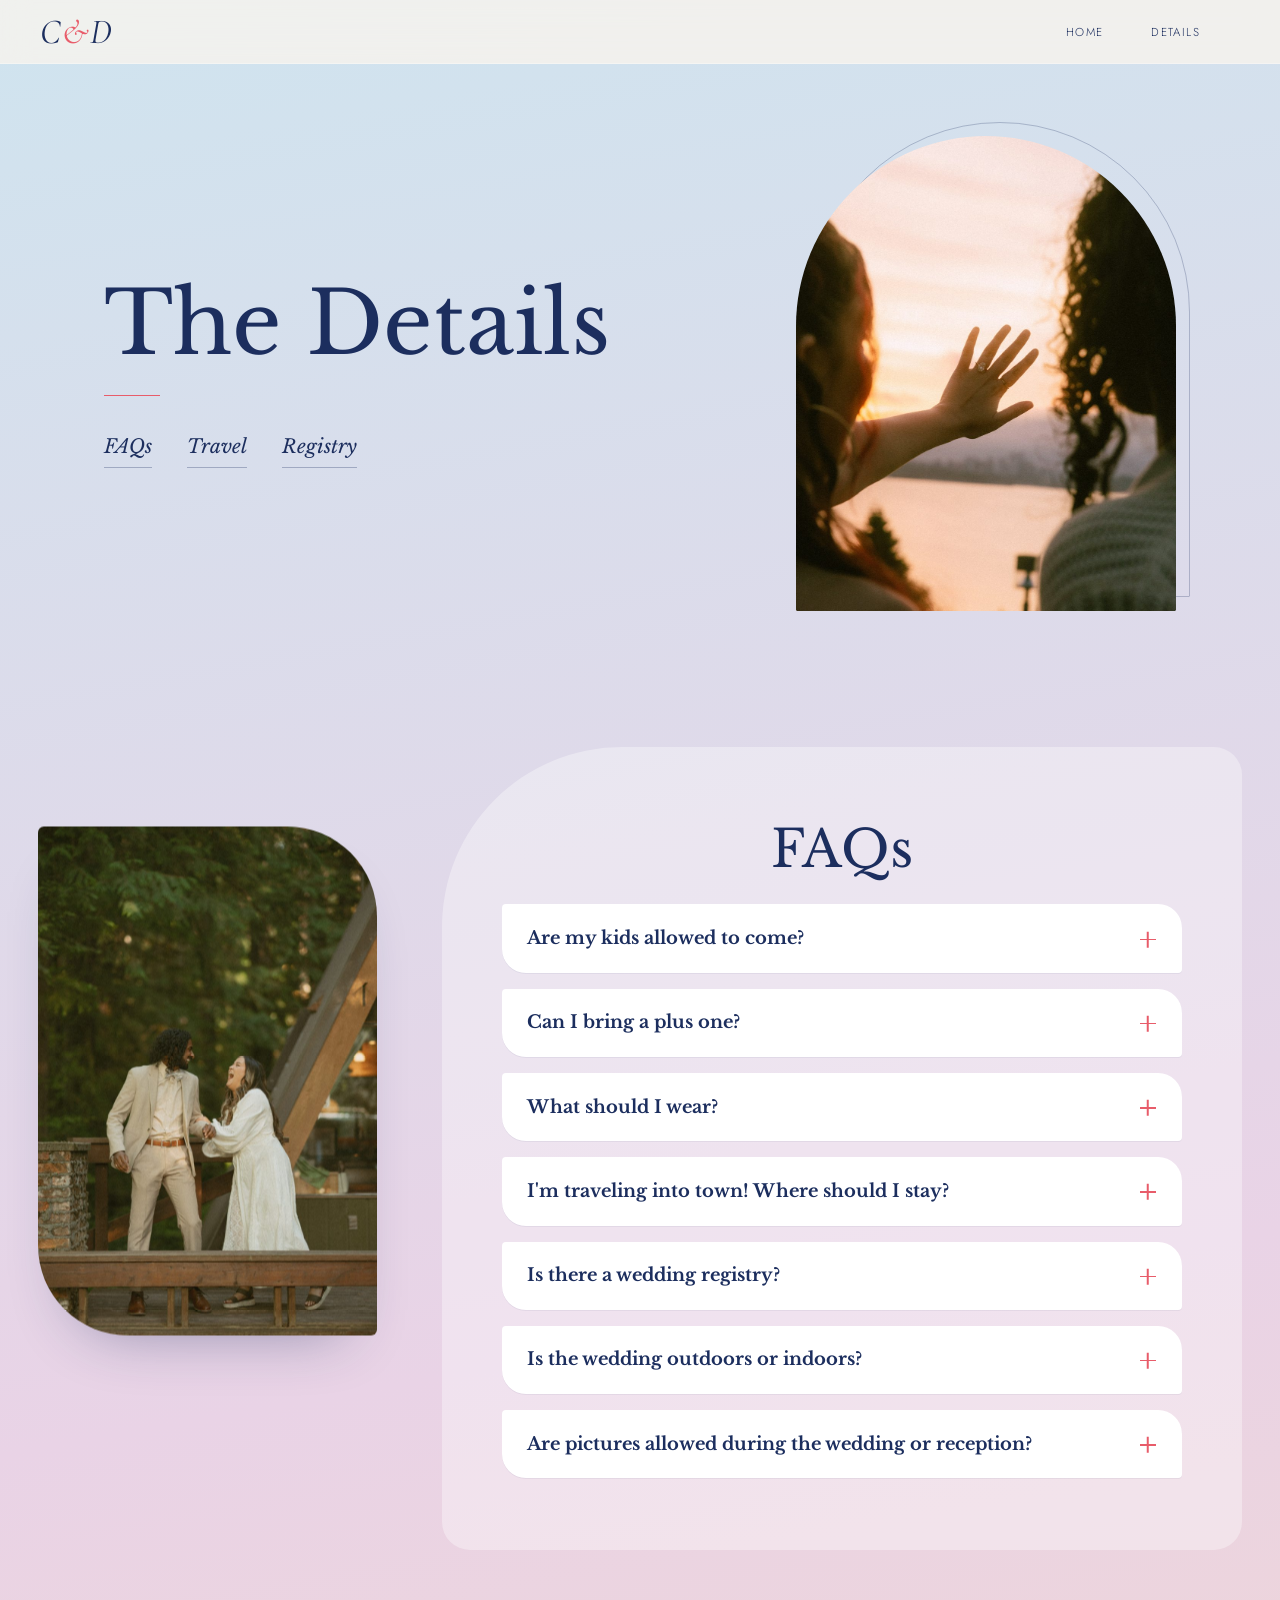
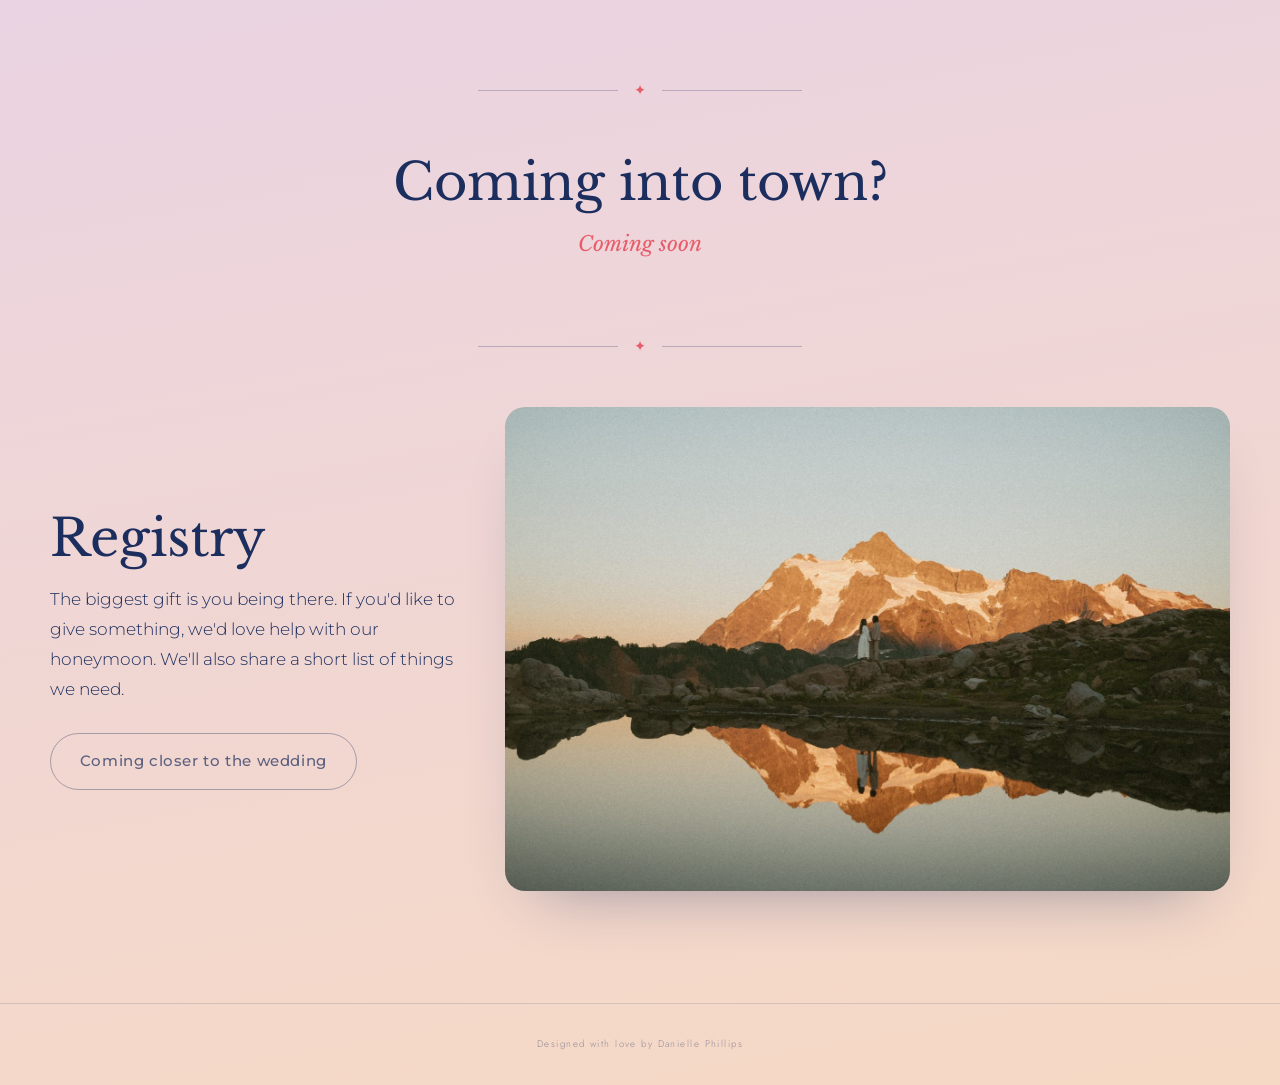
==== details.html @ f92b100a "Details page: continuous flower rain, steady on scroll and resize; FAQ photo ignores opening answers" ====
<!DOCTYPE html>
<html lang="en">
<head>
  <meta charset="UTF-8" />
  <meta name="viewport" content="width=device-width, initial-scale=1.0" />
  <meta name="theme-color" content="#f5ede3">
  <title>The Details · Chelsea & Derek</title>
  <link rel="preconnect" href="https://fonts.googleapis.com">
  <link rel="preconnect" href="https://fonts.gstatic.com" crossorigin>
  <link href="https://fonts.googleapis.com/css2?family=Cormorant+Garamond:ital,wght@0,300;0,400;0,500;1,300;1,400;1,500&family=Cormorant+Infant:ital,wght@0,300;1,300;1,400&family=Jost:wght@200;300;400&display=swap" rel="stylesheet">
  <link href="https://fonts.googleapis.com/css2?family=Libre+Baskerville:ital,wght@0,400;0,700;1,400&family=Montserrat:wght@300;400;500&display=swap" rel="stylesheet">
  <link rel="stylesheet" href="style.css" />
</head>
<body>

  <!-- NAV -->
  <nav class="navbar" id="navbar">
    <a href="index.html" class="nav-logo">C<span class="amp">&</span>D</a>
    <ul class="nav-links">
      <li class="nav-item has-dropdown">
        <a href="index.html" class="nav-link">Home</a>
        <ul class="dropdown">
          <li><a href="index.html#our-story">Our Story <span class="nav-soon">(Coming Soon)</span></a></li>
          <li><a href="index.html#wedding-party">Wedding Party <span class="nav-soon">(Coming Soon)</span></a></li>
        </ul>
      </li>
      <li class="nav-item has-dropdown">
        <a href="#" class="nav-link">Details</a>
        <ul class="dropdown">
          <li><a href="details.html#faqs">FAQs</a></li>
          <li><a href="details.html#travel">Travel <span class="nav-soon">(Coming Soon)</span></a></li>
          <li><a href="details.html#registry">Registry <span class="nav-soon">(Coming Soon)</span></a></li>
        </ul>
      </li>
    </ul>
    <button class="nav-hamburger" id="hamburger" aria-label="Toggle menu">
      <span></span><span></span><span></span>
    </button>
  </nav>

  <!-- MOBILE MENU -->
  <div class="mobile-menu" id="mobileMenu">
    <a href="index.html">Home</a>
    <a href="#our-story" class="mobile-sub">Our Story <span class="nav-soon">(Coming Soon)</span></a>
    <a href="#wedding-party" class="mobile-sub">Wedding Party <span class="nav-soon">(Coming Soon)</span></a>
    <a href="details.html" class="mobile-section-label">Details</a>
    <a href="details.html#faqs" class="mobile-sub">FAQs</a>
    <a href="details.html#travel" class="mobile-sub">Travel <span class="nav-soon">(Coming Soon)</span></a>
    <a href="details.html#registry" class="mobile-sub">Registry <span class="nav-soon">(Coming Soon)</span></a>
  </div>

  <!-- GRADIENT RIVER — full page below the nav -->
  <div class="gradient-river dp" id="top">

    <!-- FLOWER RAIN (decorative, drawn by details.js) -->
    <canvas class="dp-rain" aria-hidden="true"></canvas>

    <!-- PAGE TOP -->
    <header class="dp-hero">
      <div class="dp-hero-wrap">
        <div class="dp-hero-text">
          <h1>The Details</h1>
          <div class="dp-rule"></div>
          <nav class="dp-jump" aria-label="Jump to a section">
            <a href="#faqs">FAQs</a>
            <a href="#travel">Travel</a>
            <a href="#registry">Registry</a>
          </nav>
        </div>
        <div class="dp-hero-photo">
          <img src="CD2.JPG" alt="Chelsea showing her engagement ring at sunset" width="1000" height="1500">
        </div>
      </div>
    </header>

    <!-- FAQs -->
    <section class="dp-faq" id="faqs">
      <div class="dp-faq-grid">
        <figure class="dp-faq-photo">
          <img src="CD3.jpg" alt="Chelsea and Derek laughing together on a wooden deck" width="900" height="1350" loading="lazy">
        </figure>
        <div>
          <h2>FAQs</h2>
          <div class="dp-faq-list">
            <details class="dp-faq-item"><summary>Are my kids allowed to come?<span class="dp-icon"></span></summary><p class="dp-ans">If they're over 16, yes! If not, please reach out to us, and we'll figure out some other options.</p></details>
            <details class="dp-faq-item"><summary>Can I bring a plus one?<span class="dp-icon"></span></summary><p class="dp-ans">No. Seating is limited, so we're being super intentional with everyone who's attending.</p></details>
            <details class="dp-faq-item"><summary>What should I wear?<span class="dp-icon"></span></summary><p class="dp-ans">Picture black tie, high fashion! Elegant, but also colorful. We encourage you to dress up and to also dress in your culture or ethnicity. We'll absolutely love it!</p><p class="dp-ans"><strong>No sneakers, no jeans, no casual wear.</strong> You will not be let in.</p></details>
            <details class="dp-faq-item"><summary>I'm traveling into town! Where should I stay?<span class="dp-icon"></span></summary><p class="dp-ans">We're putting together hotel options and fun things to do before and after the wedding. Check out the <a href="#travel">Travel section</a> for updates!</p></details>
            <details class="dp-faq-item"><summary>Is there a wedding registry?<span class="dp-icon"></span></summary><p class="dp-ans">Yes! We'd really love contributions to our honeymoon, but if you'd rather not, we'll also have a list of things we need. Head to the <a href="#registry">Registry section</a> for details.</p></details>
            <details class="dp-faq-item"><summary>Is the wedding outdoors or indoors?<span class="dp-icon"></span></summary><p class="dp-ans">The ceremony and cocktail hour will be outdoors, and the reception will be indoors!</p></details>
            <details class="dp-faq-item"><summary>Are pictures allowed during the wedding or reception?<span class="dp-icon"></span></summary><p class="dp-ans"><strong>No phones during the ceremony!</strong> We want everyone to enjoy the moment. During the reception and everything else, go crazy!</p></details>
          </div>
        </div>
      </div>
    </section>

    <div class="dp-divider" aria-hidden="true"><span>✦</span></div>

    <!-- TRAVEL -->
    <section class="dp-travel" id="travel">
      <h2>Coming into town?</h2>
      <p class="dp-soon">Coming soon</p>
    </section>

    <div class="dp-divider" aria-hidden="true"><span>✦</span></div>

    <!-- REGISTRY -->
    <section class="dp-registry" id="registry">
      <div class="dp-registry-grid">
        <div class="dp-registry-text">
          <h2>Registry</h2>
          <p>The biggest gift is you being there. If you'd like to give something, we'd love help with our honeymoon. We'll also share a short list of things we need.</p>
          <span class="dp-btn" aria-disabled="true">Coming closer to the wedding</span>
        </div>
        <img class="dp-registry-photo" src="CD-registry.jpg" alt="Chelsea and Derek at sunset in front of a mountain reflected in an alpine lake" width="1600" height="1067" loading="lazy">
      </div>
    </section>

    <footer class="site-footer">
      <span>Designed with love by Danielle Phillips</span>
    </footer>

  </div><!-- end .gradient-river -->

  <script src="script.js"></script>
  <script src="details.js"></script>
</body>
</html>
---- style.css ----
/* ============================================================
   CHELSEA & DEREK — WEDDING SITE
   style.css
   ============================================================ */

/* ---------- CSS VARIABLES ---------- */
:root {
  --sage:     #b8d4a8;
  --sky:      #a8d4e8;
  --yellow:   #ffd84a;
  --peach:    #f4a54a;
  --coral:    #e85c6a;
  --lilac:    #d4a8d4;
  --navy:     #1c2e5e;
  --cream:    #fdf6ee;

  /* gradient stops that match the sunset palette */
  --g-top:    #a8d4e8;   /* sky blue */
  --g-mid1:   #ffd84a;   /* yellow */
  --g-mid2:   #f4a54a;   /* peach/orange */
  --g-mid3:   #e85c6a;   /* coral */
  --g-bot:    #d4a8d4;   /* lilac */

  --font-display: 'Cormorant Garamond', serif;
  --font-italic:  'Cormorant Infant', serif;
  --font-sans:    'Jost', sans-serif;
}

/* ---------- RESET ---------- */
*, *::before, *::after { box-sizing: border-box; margin: 0; padding: 0; }
html { scroll-behavior: smooth; overflow-x: hidden; background-color: #fdf6ee; }
body {
  font-family: var(--font-sans);
  background-color: #fdf6ee;
  color: var(--navy);
  overflow-x: hidden;
  animation: pageFadeIn 0.45s ease both;
}
body.rsvp-body {
  overflow: hidden;
  height: 100vh;
}
::-webkit-scrollbar { display: none; }
a { text-decoration: none; color: inherit; }
ul { list-style: none; }

/* ============================================================
   NAV
   ============================================================ */
.navbar {
  position: fixed;
  top: 0; left: 0; right: 0;
  z-index: 1000;
  display: flex;
  align-items: center;
  justify-content: space-between;
  padding: 0 2.5rem;
  height: 64px;
  background: rgba(253, 246, 238, 0.72);
  backdrop-filter: blur(14px);
  -webkit-backdrop-filter: blur(14px);
  border-bottom: 1px solid rgba(255,255,255,0.3);
  transition: background 0.3s;
}
.navbar.scrolled {
  background: rgba(253, 246, 238, 0.95);
  box-shadow: 0 2px 20px rgba(28,46,94,0.08);
}

.nav-logo {
  font-family: var(--font-display);
  font-style: italic;
  font-size: 2.2rem;
  letter-spacing: 0.04em;
  color: var(--navy);
}
.nav-logo .amp { color: var(--coral); }

.nav-links {
  display: flex;
  align-items: center;
  gap: 1rem;
  margin-left: auto;
  margin-right: 1.5rem;
}

.nav-item { position: relative; }

/* Invisible bridge so the mouse doesn't leave .has-dropdown when traveling to the dropdown */
.has-dropdown::after {
  content: '';
  position: absolute;
  bottom: -10px;
  left: 0;
  right: 0;
  height: 10px;
}

.nav-link {
  font-family: var(--font-sans);
  font-weight: 300;
  font-size: 0.72rem;
  letter-spacing: 0.12em;
  text-transform: uppercase;
  color: var(--navy);
  padding: 0.5rem 1rem;
  display: block;
  transition: color 0.2s;
}
.nav-link:hover { color: var(--coral); }

/* RSVP pill in nav */
.nav-rsvp {
  background: var(--yellow);
  border-radius: 999px;
  padding: 0.6rem 1.75rem;
  font-size: 0.78rem;
  font-weight: 500;
  letter-spacing: 0.14em;
  color: var(--navy) !important;
  box-shadow: 0 2px 12px rgba(255, 216, 74, 0.5);
  transition: background 0.2s, transform 0.2s, box-shadow 0.2s;
  margin-left: 0;
}
.nav-rsvp:hover {
  background: var(--peach);
}

/* DROPDOWN */
.dropdown {
  position: absolute;
  top: calc(100% + 6px);
  left: 50%;
  transform: translateX(-50%) translateY(6px);
  background: rgba(253,246,238,0.97);
  border: 1px solid rgba(28,46,94,0.1);
  border-radius: 12px;
  min-width: 210px;
  padding: 0.5rem 0;
  opacity: 0;
  pointer-events: none;
  transition: opacity 0.2s, transform 0.2s;
  box-shadow: 0 8px 32px rgba(28,46,94,0.12);
}
.has-dropdown:hover .dropdown,
.has-dropdown:focus-within .dropdown {
  opacity: 1;
  pointer-events: all;
  transform: translateX(-50%) translateY(0);
}

.has-dropdown:last-child .dropdown {
  left: auto;
  right: 0;
  transform: translateY(6px);
}
.has-dropdown:last-child:hover .dropdown,
.has-dropdown:last-child:focus-within .dropdown {
  transform: translateY(0);
}

.dropdown li a {
  display: block;
  padding: 0.7rem 1.4rem;
  font-family: var(--font-sans);
  font-size: 0.85rem;
  font-weight: 300;
  letter-spacing: 0.08em;
  text-transform: uppercase;
  color: var(--navy);
  white-space: nowrap;
  transition: color 0.15s, background 0.15s;
}
.dropdown li a:hover {
  color: var(--coral);
  background: rgba(232,92,106,0.06);
}

.nav-soon {
  font-size: 0.75rem;
  font-style: normal;
  margin-left: 0.3rem;
  text-transform: none;
  letter-spacing: 0;
}

/* HAMBURGER */
.nav-hamburger {
  display: none;
  flex-direction: column;
  gap: 5px;
  background: none;
  border: none;
  cursor: pointer;
  padding: 4px;
}
.nav-hamburger span {
  display: block;
  width: 24px;
  height: 1.5px;
  background: var(--navy);
  transition: all 0.3s;
}

/* MOBILE MENU */
.mobile-menu {
  display: none;
  position: fixed;
  top: 64px; left: 0; right: 0;
  background: rgba(253,246,238,0.98);
  backdrop-filter: blur(16px);
  z-index: 999;
  flex-direction: column;
  padding: 1.5rem 2rem 2rem;
  gap: 0.25rem;
  border-bottom: 1px solid rgba(28,46,94,0.08);
}
.mobile-menu.open { display: flex; }
.mobile-menu a {
  font-family: var(--font-sans);
  font-size: 0.78rem;
  font-weight: 300;
  letter-spacing: 0.12em;
  text-transform: uppercase;
  color: var(--navy);
  padding: 0.7rem 0;
  border-bottom: 1px solid rgba(28,46,94,0.07);
}

.mobile-menu .mobile-sub {
  padding-left: 1.5rem;
  font-size: 0.72rem;
  color: rgba(28,46,94,0.6);
}

.mobile-section-label {
  font-family: var(--font-sans);
  font-size: 0.78rem;
  font-weight: 300;
  letter-spacing: 0.12em;
  text-transform: uppercase;
  color: var(--navy);
  padding: 0.7rem 0;
  border-bottom: 1px solid rgba(28,46,94,0.07);
  display: block;
  font-style: normal;
}

.mobile-menu a:last-child { border-bottom: none; }
.mobile-rsvp {
  margin-top: 0.75rem;
  background: var(--yellow);
  border-radius: 999px;
  padding: 0.8rem 2rem !important;
  text-align: center;
  font-weight: 400 !important;
}

/* ============================================================
   HERO
   ============================================================ */
.hero {
  position: relative;
  width: 100%;
  height: 100vh;
  min-height: 700px;
  display: flex;
  flex-direction: column;
  align-items: center;
  justify-content: flex-start;
  padding-top: 5rem;
  overflow: hidden;
  background-color: #c8e8f0;
}

.hero-bg {
  position: absolute;
  inset: 0;
  background-image: url('CD1.JPG');
  background-size: cover;
  background-position: center 30%;
  transform: scale(1.04);
  transition: transform 0.1s linear;
}

.hero-overlay {
  position: absolute;
  inset: 0;
  background: linear-gradient(
    to bottom,
    rgba(28,46,94,0.18) 0%,
    rgba(28,46,94,0.08) 40%,
    rgba(28,46,94,0.08) 80%,
    #c8e8f0 100%
  );
}

.hero-content {
  position: relative;
  z-index: 2;
  text-align: center;
  padding: 0 1.5rem;
  margin-top: 1.5rem;
}

.hero-eyebrow {
  font-family: var(--font-sans);
  font-size: 0.68rem;
  font-weight: 300;
  letter-spacing: 0.22em;
  color: rgba(255,255,255,0.88);
  margin-bottom: 1.2rem;
  display: flex;
  align-items: center;
  justify-content: center;
  gap: 0.75rem;
}
.hero-eyebrow::before,
.hero-eyebrow::after {
  content: '';
  display: block;
  width: 40px;
  height: 1px;
  background: rgba(255,255,255,0.5);
}

.hero-names {
  font-family: var(--font-display);
  font-weight: 300;
  font-size: clamp(5rem, 13vw, 11rem);
  line-height: 0.9;
  color: #fff;
  display: flex;
  flex-direction: column;
  align-items: center;
  gap: 0.05em;
  text-shadow: 0 4px 40px rgba(28,46,94,0.25);
  animation: fadeUp 1.2s ease both;
}
.name-chelsea, .name-derek {
  display: block;
}
.hero-amp {
  font-family: var(--font-italic);
  font-style: italic;
  font-size: 0.55em;
  color: var(--yellow);
  line-height: 1;
  animation: fadeUp 1.2s 0.15s ease both;
}

.hero-meta {
  margin-top: 1.8rem;
  display: flex;
  align-items: center;
  justify-content: center;
  gap: 0.4rem;
  flex-wrap: wrap;
  animation: fadeUp 1.2s 0.3s ease both;
}
.hero-date, .hero-location {
  font-family: var(--font-sans);
  font-size: 0.65rem;
  font-weight: 300;
  letter-spacing: 0.18em;
  color: rgba(255,255,255,0.9);
}
.hero-date { text-transform: uppercase; }
.hero-location { text-transform: none; }
.hero-dot { color: #ffd84a; font-size: 1rem; margin: 0 0.4rem; }

/* COUNTDOWN BAR */
.countdown-bar {
  position: absolute;
  bottom: 110px;
  left: 0;
  right: 0;
  z-index: 2;
  display: flex;
  align-items: center;
  justify-content: center;
  animation: fadeUp 1.2s 0.5s ease both;
}
.countdown-inner {
  display: flex;
  align-items: center;
  background: rgba(253,246,238,0.14);
  backdrop-filter: blur(10px);
  border: 1px solid rgba(255,255,255,0.25);
  border-radius: 999px;
  padding: 0.9rem 2.5rem;
}
.countdown-unit {
  display: flex;
  flex-direction: column;
  align-items: center;
  padding: 0 1.4rem;
}
.countdown-num {
  font-family: var(--font-sans);
  font-size: 2rem;
  font-weight: 200;
  color: #fff;
  line-height: 1;
  min-width: 2.5ch;
  text-align: center;
  letter-spacing: 0.04em;
}
.countdown-label {
  font-family: var(--font-sans);
  font-size: 0.52rem;
  font-weight: 300;
  letter-spacing: 0.2em;
  color: rgba(255,255,255,0.65);
  margin-top: 0.35rem;
}
.countdown-divider {
  width: 1px;
  height: 36px;
  background: rgba(255,255,255,0.25);
}

/* SCROLL INDICATOR */
.hero-scroll {
  position: absolute;
  bottom: 18px;
  left: 50%;
  transform: translateX(-50%);
  z-index: 3;
  display: flex;
  flex-direction: column;
  align-items: center;
  gap: 0.5rem;
}
.hero-scroll span {
  font-family: var(--font-sans);
  font-size: 0.55rem;
  letter-spacing: 0.22em;
  color: rgba(28,46,94,0.65);
  text-shadow: 0 0 12px rgba(255,255,255,0.6);
}
.scroll-line {
  width: 1px;
  height: 32px;
  background: linear-gradient(to bottom, rgba(28,46,94,0.5), transparent);
  animation: scrollPulse 2s infinite;
}

/* ============================================================
   GRADIENT SECTIONS — one seamless flow
   ============================================================ */

/* The whole post-hero body flows as one gradient river.
   We use a shared background on a wrapper so there are zero seams. */
.gradient-river {
  background: linear-gradient(180deg,
    #c8e8f0  0%,
    #b8c0e0 25%,
    #d4a8c0 50%,
    #c8a0cc 75%,
    #b898c8 100%
  );
}

.gradient-section {
  position: relative;
  padding: 8rem 2rem;
  text-align: center;
  background: transparent;
}

.section-party {
  background: transparent;
}

.section-inner {
  position: relative;
  z-index: 1;
  max-width: 720px;
  margin: 0 auto;
}

.chapter-label {
  font-family: var(--font-sans);
  font-size: 0.62rem;
  font-weight: 300;
  letter-spacing: 0.22em;
  color: rgba(28,46,94,0.6);
  margin-bottom: 1rem;
}

.section-title {
  font-family: var(--font-display);
  font-style: italic;
  font-weight: 300;
  font-size: clamp(3.5rem, 9vw, 7rem);
  color: var(--navy);
  line-height: 1;
  margin-bottom: 2.5rem;
}

.section-body {
  font-family: var(--font-sans);
  font-weight: 300;
  font-size: 1rem;
  line-height: 1.8;
  color: rgba(28,46,94,0.85);
  max-width: 560px;
  margin: 0 auto 2.5rem;
}

/* pill button — no dot */
.pill-btn {
  display: inline-block;
  font-family: var(--font-sans);
  font-size: 0.65rem;
  font-weight: 300;
  letter-spacing: 0.18em;
  text-transform: uppercase;
  color: var(--navy);
  border: 1.5px solid rgba(28,46,94,0.4);
  border-radius: 999px;
  padding: 0.75rem 2rem;
  transition: border-color 0.2s, background 0.2s;
}
.pill-btn:hover {
  border-color: var(--navy);
  background: rgba(28,46,94,0.06);
}
.coming-soon-btn {
  cursor: default;
}
.coming-soon-btn:hover {
  border-color: rgba(28,46,94,0.4);
  background: transparent;
}

/* wedding party icons */
.party-icons {
  display: flex;
  align-items: flex-end;
  justify-content: center;
  gap: 0.6rem;
  margin: 2rem 0;
}
.party-person {
  width: 48px;
  height: 72px;
  background: rgba(28,46,94,0.18);
  border-radius: 999px 999px 40% 40%;
  position: relative;
}
.party-person::before {
  content: '';
  position: absolute;
  top: -22px;
  left: 50%;
  transform: translateX(-50%);
  width: 26px;
  height: 26px;
  background: rgba(28,46,94,0.18);
  border-radius: 50%;
}
.party-person:nth-child(odd) { height: 64px; }
.party-person:nth-child(3) { height: 80px; }

/* ============================================================
   CLOSING CTA / FOOTER
   ============================================================ */
.closing-cta {
  background: transparent;
  padding: 8rem 2rem 0;
  text-align: center;
}

.closing-inner {
  max-width: 900px;
  margin: 0 auto;
  padding-bottom: 6rem;
}

.closing-ornament {
  font-family: var(--font-display);
  font-size: 1.1rem;
  color: rgba(28,46,94,0.45);
  letter-spacing: 0.3em;
  margin-bottom: 2.5rem;
}

.closing-headline {
  font-family: var(--font-display);
  font-style: italic;
  font-weight: 300;
  font-size: clamp(2.2rem, 5.5vw, 4.2rem);
  line-height: 1.25;
  color: var(--navy);
  margin-bottom: 1.5rem;
}
.closing-amp { color: var(--coral); }

.closing-sub {
  font-family: var(--font-sans);
  font-size: 0.65rem;
  font-weight: 300;
  letter-spacing: 0.22em;
  color: rgba(28,46,94,0.6);
  margin-bottom: 3rem;
}
.closing-dot {
  color: #e85c6a;
  font-size: 1rem;
  margin: 0 0.4rem;
}

/* BIG RSVP BUTTON */
.rsvp-big-btn {
  display: inline-block;
  font-family: var(--font-sans);
  font-size: 0.82rem;
  font-weight: 400;
  letter-spacing: 0.2em;
  text-transform: uppercase;
  color: var(--cream);
  background: var(--navy);
  border-radius: 999px;
  padding: 1.4rem 4.5rem;
  box-shadow: 0 8px 40px rgba(28,46,94,0.25);
  transition: transform 0.25s, box-shadow 0.25s, background 0.25s;
}
.rsvp-big-btn:hover {
  transform: translateY(-3px) scale(1.03);
  box-shadow: 0 16px 50px rgba(28,46,94,0.3);
  background: #0f1e42;
}

/* FOOTER */
.site-footer {
  border-top: 1px solid rgba(28,46,94,0.15);
  padding: 2rem 3rem;
  display: flex;
  justify-content: center;
  align-items: center;
  font-family: var(--font-sans);
  font-size: 0.6rem;
  font-weight: 300;
  letter-spacing: 0.15em;
  color: rgba(28,46,94,0.45);
  gap: 0.5rem;
}

/* ============================================================
   ANIMATIONS
   ============================================================ */
@keyframes pageFadeIn {
  from { opacity: 0; }
  to   { opacity: 1; }
}
@keyframes fadeUp {
  from { opacity: 0; transform: translateY(24px); }
  to   { opacity: 1; transform: translateY(0); }
}
@keyframes scrollPulse {
  0%, 100% { opacity: 0.4; transform: scaleY(1); }
  50%       { opacity: 1;   transform: scaleY(1.15); }
}

/* ============================================================
   RSVP PAGE
   ============================================================ */
.rsvp-page {
  position: relative;
  height: 100vh;
  overflow: hidden;
  background: #e0d8e8;
  display: flex;
  flex-direction: column;
  align-items: center;
  justify-content: center;
  padding: 64px 1.5rem 0;
}

.rsvp-page::before {
  content: '';
  position: absolute;
  inset: -20%;
  background: linear-gradient(160deg,
    #b8ccd8 0%,
    #dfd0a0 30%,
    #d4b898 55%,
    #c8a0a0 75%,
    #c0b0c8 100%
  );
  filter: blur(80px);
  z-index: 0;
}

.rsvp-card {
  background: rgba(253,246,238,0.82);
  backdrop-filter: blur(20px);
  border: 1px solid rgba(255,255,255,0.5);
  border-radius: 20px;
  padding: 1.5rem 3rem;
  max-width: 860px;
  width: 100%;
  box-shadow: 0 24px 80px rgba(28,46,94,0.12);
  animation: fadeUp 1s ease both;
}

.rsvp-card-eyebrow {
  font-family: var(--font-sans);
  font-size: 0.8rem;
  font-weight: 300;
  letter-spacing: 0.22em;
  color: rgba(28,46,94,0.6);
  text-align: center;
  margin-bottom: 0.55rem;
}

.rsvp-card-title {
  font-family: var(--font-display);
  font-style: italic;
  font-weight: 300;
  font-size: clamp(2rem, 4vw, 3.5rem);
  color: var(--navy);
  text-align: center;
  line-height: 1;
  white-space: nowrap;
  margin-bottom: 0.75rem;
}
.rsvp-card-title .rsvp-amp,
.rsvp-success .rsvp-amp { color: var(--coral); }

.rsvp-venue {
  font-family: var(--font-sans);
  font-size: 0.65rem;
  font-weight: 300;
  letter-spacing: 0.15em;
  color: rgba(28,46,94,0.55);
  text-align: center;
  display: block;
  margin-bottom: 0.15rem;
}

.rsvp-date-line {
  font-family: var(--font-sans);
  font-size: 0.65rem;
  font-weight: 300;
  letter-spacing: 0.15em;
  color: rgba(28,46,94,0.55);
  text-align: center;
  display: block;
  margin-bottom: 0;
}

.rsvp-deadline {
  font-family: var(--font-sans);
  font-size: 0.85rem;
  font-weight: 300;
  letter-spacing: 0.15em;
  color: rgba(28,46,94,0.55);
  text-align: center !important;
  display: block;
  margin-bottom: 0.2rem;
}
.rsvp-deadline strong {
  color: #e85c6a;
  font-weight: 400;
}

.rsvp-respond-by {
  font-family: var(--font-sans);
  font-size: 0.85rem;
  font-weight: 500;
  letter-spacing: 0.06em;
  color: var(--navy);
  text-align: center !important;
  display: block;
  text-decoration: none;
  width: 100%;
  margin-top: 0.45rem;
  margin-bottom: 0.5rem;
}
.rsvp-respond-by strong {
  color: #e85c6a;
  font-weight: 600;
  text-decoration: none;
}

.required-star {
  color: #e85c6a;
  margin-left: 0.15rem;
}

.rsvp-divider {
  width: 48px;
  height: 1px;
  background: rgba(28,46,94,0.2);
  margin: 0 auto 0.5rem;
}

/* Form */
.rsvp-form { display: flex; flex-direction: column; gap: 0.6rem; }

.form-group { display: flex; flex-direction: column; gap: 0.4rem; }
.form-group label {
  font-family: var(--font-sans);
  font-size: 0.8rem;
  font-weight: 300;
  letter-spacing: 0.14em;
  text-transform: uppercase;
  color: rgba(28,46,94,0.65);
}

.form-group input,
.form-group select,
.form-group textarea {
  font-family: var(--font-sans);
  font-size: 1rem;
  font-weight: 300;
  color: var(--navy);
  background: rgba(255,255,255,0.7);
  border: 1.5px solid rgba(28,46,94,0.15);
  border-radius: 10px;
  padding: 0.85rem 1.2rem;
  outline: none;
  transition: border-color 0.2s, background 0.2s;
  -webkit-appearance: none;
}
.form-group input:focus,
.form-group select:focus,
.form-group textarea:focus {
  border-color: var(--coral);
  background: rgba(255,255,255,0.92);
}
.form-group textarea { resize: none; min-height: 72px; }

.form-row { display: grid; grid-template-columns: 1fr 1fr; gap: 1rem; }

/* attendance radio */
.radio-group {
  display: flex;
  gap: 1rem;
}
.radio-option {
  flex: 1;
  display: flex;
  align-items: center;
  justify-content: center;
  gap: 0.5rem;
  border: 1.5px solid rgba(28,46,94,0.15);
  border-radius: 10px;
  padding: 0.85rem;
  cursor: pointer;
  transition: border-color 0.2s, background 0.2s;
  font-family: var(--font-sans);
  font-size: 0.9rem;
  font-weight: 300;
  color: var(--navy);
}
.radio-option input[type="radio"] { display: none; }

/* custom checkbox box — always visible on the left */
.radio-option::before {
  content: '';
  display: inline-block;
  width: 15px;
  height: 15px;
  background: #fff;
  border: 1.5px solid rgba(28,46,94,0.25);
  border-radius: 3px;
  flex-shrink: 0;
  line-height: 12px;
  text-align: center;
  font-size: 0.72rem;
  font-weight: 600;
  color: #1c2e5e;
  transition: border-color 0.2s;
}

/* selected state */
.radio-option:has(input:checked) {
  border-color: #e85c6a;
  background: rgba(232,92,106,0.08);
}
.radio-option:has(input:checked)::before {
  border-color: #e85c6a;
  color: #e85c6a;
}

/* ✓ for Going, ✗ for Not Going */
.radio-option:has(input[value="yes"]:checked)::before { content: '✓'; }
.radio-option:has(input[value="no"]:checked)::before  { content: '✗'; }

/* field-error validation state */
.field-error label { color: #e85c6a !important; }
.field-error input,
.field-error textarea { border-color: #e85c6a !important; }
.field-error .radio-group {
  border: 1.5px solid #e85c6a;
  border-radius: 10px;
  padding: 0.5rem;
}

/* Submit */
.rsvp-submit {
  margin-top: 0.25rem;
  width: 100%;
  font-family: var(--font-sans);
  font-size: 0.9rem;
  font-weight: 400;
  letter-spacing: 0.18em;
  text-transform: uppercase;
  color: var(--cream);
  background: var(--navy);
  border: none;
  border-radius: 999px;
  padding: 1.15rem 2rem;
  cursor: pointer;
  transition: background 0.2s, transform 0.2s, box-shadow 0.2s;
  box-shadow: 0 6px 28px rgba(28,46,94,0.2);
}
.rsvp-submit:hover {
  background: #0f1e42;
  transform: translateY(-2px);
  box-shadow: 0 12px 36px rgba(28,46,94,0.28);
}

.rsvp-note {
  text-align: center;
  font-family: var(--font-sans);
  font-size: 0.75rem;
  font-weight: 300;
  color: rgba(28,46,94,0.45);
  margin-top: 1rem;
}

/* success state */
.rsvp-success {
  text-align: center;
  padding: 2rem 0;
  display: none;
}
.rsvp-success.visible { display: block; }
.rsvp-success-icon {
  font-size: 3rem;
  margin-bottom: 1rem;
}
.rsvp-success h3 {
  font-family: var(--font-display);
  font-style: italic;
  font-size: 2.2rem;
  color: var(--navy);
  margin-bottom: 0.75rem;
}
.rsvp-success p {
  font-family: var(--font-sans);
  font-weight: 300;
  font-size: 0.9rem;
  color: rgba(28,46,94,0.7);
  line-height: 1.7;
}

.rsvp-note-soft {
  font-size: 0.78rem;
  font-weight: 300;
  color: rgba(28,46,94,0.45);
  margin-top: 0.75rem;
  letter-spacing: 0.02em;
  font-family: var(--font-sans);
}

/* One-RSVP-per-person notice */
.rsvp-notice {
  background: rgba(232,92,106,0.07);
  border-left: 3px solid var(--coral);
  border-radius: 10px;
  padding: 0.75rem 1.1rem;
  margin-bottom: 0.4rem;
}
.rsvp-notice-title {
  font-family: var(--font-sans);
  font-size: 0.85rem;
  font-weight: 500;
  letter-spacing: 0.06em;
  color: var(--coral);
  margin-bottom: 0.2rem;
}
.rsvp-notice-text {
  font-family: var(--font-sans);
  font-size: 0.8rem;
  font-weight: 300;
  line-height: 1.5;
  color: rgba(28,46,94,0.75);
}

/* Little reminder under the name fields */
.rsvp-name-hint {
  font-family: var(--font-sans);
  font-size: 0.72rem;
  font-weight: 300;
  font-style: italic;
  color: rgba(28,46,94,0.65);
  margin-top: -0.3rem;
  width: calc(50% - 0.5rem);
  text-align: center;
}

@media (max-width: 768px) {
  .rsvp-notice { padding: 0.65rem 0.9rem; }
  .rsvp-notice-title { font-size: 0.8rem; }
  .rsvp-notice-text { font-size: 0.75rem; }
}

/* ============================================================
   RESPONSIVE
   ============================================================ */
@media (max-width: 768px) {

  /* ---- NAV ---- */
  .navbar { padding: 0 1.25rem; }
  .nav-links { display: none; }
  .nav-item:last-child { display: flex}
  .nav-hamburger { display: flex; }
  .navbar {
    display: grid;
    grid-template-columns: 1fr auto auto;
    align-items: center;
    gap: 0.75rem;
    overflow: visible;
  }
  .nav-rsvp {
    font-size: 0.68rem;
    padding: 0.5rem 1.1rem;
  }

  /* ---- HERO ---- */
  .hero-names { font-size: clamp(3.2rem, 17vw, 5rem); }
  .hero-meta { flex-direction: column; gap: 0.3rem; }
  .hero-dot { display: none; }

  /* Countdown — shrink to fit 375px without overflowing */
  .countdown-bar { bottom: 90px; }
  .countdown-inner { padding: 0.6rem 0.9rem; }
  .countdown-unit { padding: 0 0.55rem; }
  .countdown-num { font-size: 1.25rem; min-width: 1.8ch; }
  .countdown-label { font-size: 0.42rem; margin-top: 0.2rem; }
  .countdown-divider { height: 24px; }

  /* ---- GRADIENT SECTIONS ---- */
  .gradient-section { padding: 4rem 1.5rem; }
  .section-title { margin-bottom: 1.5rem; }

  /* ---- CLOSING CTA ---- */
  .closing-cta { padding: 4rem 1.5rem 0; }
  .closing-inner { padding-bottom: 4rem; }
  .closing-headline { font-size: clamp(1.8rem, 7vw, 3rem); }
  .rsvp-big-btn {
    display: block;
    width: 100%;
    padding: 1.2rem 1.5rem;
    text-align: center;
    box-sizing: border-box;
  }

  /* ---- FOOTER ---- */
  .site-footer {
    flex-direction: column;
    text-align: center;
    padding: 1.5rem;
    gap: 0.25rem;
  }

  /* ---- RSVP PAGE ---- */
  /* Allow scrolling — the card is taller than the viewport on phones */
  body.rsvp-body { overflow-y: auto; height: auto; }
  .rsvp-page {
    height: auto;
    min-height: 100vh;
    overflow: visible;
    justify-content: flex-start;
    padding: 80px 1rem 2rem;
  }
  /* Keep the blurred gradient fixed so it covers the viewport as you scroll */
  .rsvp-page::before { position: fixed; inset: 0; filter: blur(80px); }

  .rsvp-card { padding: 1rem 1.25rem 1.25rem; border-radius: 16px; }
  /* Allow the title to wrap on very small screens */
  .rsvp-card-title { white-space: normal; }
  .form-row { grid-template-columns: 1fr; }
  /* 16px minimum prevents iOS from auto-zooming on input focus */
  .form-group input,
  .form-group select,
  .form-group textarea { font-size: 1rem; }
}

/* ============================================================
   DETAILS PAGE
   ============================================================ */

/* Page hero — more top padding to clear the fixed nav */
.details-hero-section {
  padding-top: calc(64px + 6rem);
  padding-bottom: 3rem;
}

/* Coral & in the chapter label eyebrow */
.details-chapter-amp {
  color: var(--coral);
  font-style: italic;
}

/* Subtitle under the page title */
.details-subtitle {
  font-family: var(--font-sans);
  font-size: 0.78rem;
  font-weight: 300;
  letter-spacing: 0.14em;
  color: rgba(28,46,94,0.6);
  margin-top: -0.5rem;
}

/* Anchor card grid */
.details-cards-section {
  padding: 0 2rem 6rem;
}

.details-cards {
  max-width: 900px;
  margin: 0 auto;
  display: grid;
  grid-template-columns: repeat(3, 1fr);
  gap: 1.5rem;
}

.details-card {
  display: block;
  background: rgba(253,246,238,0.22);
  backdrop-filter: blur(10px);
  -webkit-backdrop-filter: blur(10px);
  border: 1px solid rgba(255,255,255,0.35);
  border-radius: 16px;
  padding: 2.5rem 1.75rem;
  text-align: center;
  transition: background 0.25s, transform 0.25s, box-shadow 0.25s;
}

.details-card:hover {
  background: rgba(253,246,238,0.40);
  transform: translateY(-5px);
  box-shadow: 0 14px 44px rgba(28,46,94,0.13);
}

.details-card-title {
  font-family: var(--font-display);
  font-style: italic;
  font-weight: 300;
  font-size: clamp(2rem, 3.5vw, 2.8rem);
  color: var(--navy);
  line-height: 1;
  margin: 0.5rem 0 0.75rem;
}

.details-card-teaser {
  font-family: var(--font-sans);
  font-size: 0.75rem;
  font-weight: 300;
  color: rgba(28,46,94,0.6);
  line-height: 1.65;
  letter-spacing: 0.04em;
}

@media (max-width: 768px) {
  .details-hero-section { padding-top: calc(64px + 4rem); }
  .details-cards-section { padding: 0 1.5rem 4rem; }
  .details-cards { grid-template-columns: 1fr; }
}

.grecaptcha-badge {
  visibility: hidden !important;
}
/* ============================================================
   DETAILS PAGE — REDESIGN
   Everything is scoped to .dp (the details page wrapper), so it
   never touches the nav, logo, footer, or other pages.
   ============================================================ */
.gradient-river.dp {
  --dp-serif: 'Libre Baskerville', Georgia, serif;
  --dp-sans: 'Montserrat', system-ui, sans-serif;
  position: relative;
  overflow-x: clip;                    /* nothing decorative can ever make the page scroll sideways */
  background: linear-gradient(170deg, #cfe4ef 0%, #e9d3e6 50%, #f6d9c4 100%);
  font-family: var(--dp-sans);
  font-weight: 300;
  font-size: 1.0625rem;
  line-height: 1.75;
  color: var(--navy);
}
.dp h1, .dp h2 { font-family: var(--dp-serif); font-weight: 400; line-height: 1.2; color: var(--navy); }
.dp img { display: block; max-width: 100%; height: auto; }
.dp a:focus-visible, .dp summary:focus-visible { outline: 2px solid var(--coral); outline-offset: 3px; }
.dp #faqs, .dp #travel, .dp #registry { scroll-margin-top: 80px; }
.dp-hero, .dp-faq, .dp-travel, .dp-registry, .dp-divider { position: relative; z-index: 1; }
@keyframes dpRise { from { opacity: 0; transform: translateY(18px); } to { opacity: 1; transform: none; } }

/* ---------- TOP ---------- */
.dp-hero-wrap {
  max-width: 1120px;
  margin: 0 auto;
  padding: calc(64px + 4.5rem) 1.5rem 3rem;
  display: grid;
  grid-template-columns: 1.1fr .9fr;
  gap: 3rem;
  align-items: center;
}
.dp-hero-text h1 { font-size: clamp(3rem, 7vw, 5.4rem); line-height: 1.05; animation: dpRise 1s cubic-bezier(.2,.7,.2,1) both; }
.dp-rule { width: 56px; height: 1.5px; background: var(--coral); margin-top: 1.6rem; }
.dp-jump { display: flex; flex-wrap: wrap; gap: .6rem 2.2rem; margin-top: 1.8rem; animation: dpRise 1s .3s cubic-bezier(.2,.7,.2,1) both; }
.dp-jump a {
  font-family: var(--dp-serif);
  font-style: italic;
  font-size: 1.2rem;
  padding: .3rem 0;
  background: linear-gradient(var(--coral), var(--coral)) left bottom / 0% 1px no-repeat,
              linear-gradient(rgba(28,46,94,.3), rgba(28,46,94,.3)) left bottom / 100% 1px no-repeat;
  transition: background-size .4s ease, color .3s;
}
.dp-jump a:hover, .dp-jump a:focus-visible { color: #c23f52; background-size: 100% 1px, 100% 1px; }
.dp-hero-photo { position: relative; justify-self: end; width: min(100%, 380px); }
.dp-hero-photo img { width: 100%; aspect-ratio: 4 / 5; object-fit: cover; object-position: 55% 45%; border-radius: 999px 999px 6px 6px; }
.dp-hero-photo::before {
  content: '';
  position: absolute;
  inset: -14px -14px 14px 14px;
  border: 1px solid rgba(28,46,94,.25);
  border-radius: 999px 999px 6px 6px;
  z-index: -1;
}

/* ---------- FAQs ---------- */
.dp-faq { padding: 5.5rem 0 4.5rem; }
.dp-faq-grid {
  position: relative;
  display: grid;
  grid-template-columns: minmax(240px, 1fr) minmax(0, 800px);
  gap: clamp(2rem, 5vw, 5rem);
  align-items: start;
  max-width: 1440px;
  margin: 0 auto;
  padding: 0 3vw;
}
.dp-faq-grid > div {                   /* the frosted bubble, hugging the questions */
  background: rgba(255,255,255,.35);
  border-radius: 180px 28px 28px 28px;
  padding: 4.5rem clamp(1.5rem, 4vw, 3.5rem) 3.5rem;
}
.dp-faq-list { max-width: 680px; margin: 0 auto; }
.dp-faq-photo { width: min(100%, 440px); margin: 1.5rem auto 0; will-change: transform; }
.dp-faq-photo img {
  width: 100%;
  aspect-ratio: 2 / 3;
  object-fit: cover;
  object-position: 50% 40%;
  border-radius: 6px 90px 6px 90px;
  box-shadow: 0 30px 60px -35px rgba(28,46,94,.45);
}
.dp-faq h2 { font-size: clamp(2.2rem, 5vw, 3.2rem); margin-bottom: 1.5rem; text-align: center; }
.dp-faq-item { background: #fff; border-radius: 4px 24px 4px 24px; margin-bottom: 1rem; box-shadow: 0 1px 0 rgba(28,46,94,.06); }
.dp-faq-item summary {
  list-style: none;
  cursor: pointer;
  display: flex;
  justify-content: space-between;
  align-items: center;
  gap: 1.25rem;
  padding: 1.35rem 1.6rem;
  font-family: var(--dp-serif);
  font-weight: 700;
  font-size: 1.12rem;
  line-height: 1.4;
}
.dp-faq-item summary::-webkit-details-marker { display: none; }
.dp-icon { position: relative; width: 16px; height: 16px; flex-shrink: 0; }
.dp-icon::before, .dp-icon::after {
  content: '';
  position: absolute;
  left: 0; right: 0; top: 50%;
  height: 1.5px;
  background: var(--coral);
  transition: transform .35s ease;
}
.dp-icon::after { transform: rotate(90deg); }
.dp-faq-item.is-open .dp-icon::after,
.dp-faq-list:not(.dp-js) .dp-faq-item[open] .dp-icon::after { transform: rotate(0deg); }
.dp-ans { padding: 0 1.6rem 1.4rem; max-width: 62ch; }
.dp-ans + .dp-ans { margin-top: -.6rem; }
.dp-ans strong { font-weight: 500; color: #c23f52; }
.dp-ans a { text-decoration: underline; text-underline-offset: 3px; color: #c23f52; }

/* ---------- DIVIDER ---------- */
.dp-divider {
  display: flex;
  align-items: center;
  justify-content: center;
  gap: 1rem;
  color: var(--coral);
  font-size: .9rem;
  padding: 3.5rem 1.5rem 0;
}
.dp-divider::before, .dp-divider::after { content: ''; width: 140px; height: 1px; background: rgba(28,46,94,.25); }

/* ---------- TRAVEL ---------- */
.dp-travel { text-align: center; padding: 3rem 1.5rem 1rem; }
.dp-travel h2 { font-size: clamp(2.2rem, 5vw, 3.2rem); }
.dp-soon { font-family: var(--dp-serif); font-style: italic; font-size: 1.3rem; color: var(--coral); margin-top: .8rem; }

/* ---------- REGISTRY ---------- */
.dp-registry { padding: 3rem 1.5rem 7rem; }
.dp-registry-grid {
  max-width: 1180px;
  margin: 0 auto;
  display: grid;
  grid-template-columns: .8fr 1.4fr;
  gap: 2.5rem;
  align-items: center;
}
.dp-registry-text h2 { font-size: clamp(2.2rem, 5vw, 3.2rem); margin-bottom: 1rem; }
.dp-registry-text p { max-width: 40ch; }
.dp-registry-photo {
  width: 100%;
  aspect-ratio: 3 / 2;
  object-fit: cover;
  border-radius: 20px;
  box-shadow: 0 30px 60px -35px rgba(28,46,94,.45);
}
.dp-btn {
  display: inline-block;
  margin-top: 1.8rem;
  font-weight: 500;
  font-size: .95rem;
  letter-spacing: .04em;
  padding: .9rem 1.8rem;
  border-radius: 999px;
  border: 1.5px solid rgba(28,46,94,.35);
  color: rgba(28,46,94,.7);
  cursor: default;
}

/* ---------- FLOWER RAIN ---------- */
.dp-rain { position: fixed; top: 0; left: 0; width: 100vw; height: 100vh; pointer-events: none; z-index: 0; }

/* ---------- PHONES ---------- */
@media (max-width: 820px) {
  .dp-hero-wrap { grid-template-columns: 1fr; text-align: center; padding-top: calc(64px + 3rem); }
  .dp-rule { margin: 1.4rem auto 0; }
  .dp-jump { justify-content: center; }
  .dp-hero-photo { justify-self: center; width: min(78%, 300px); }
  .dp-faq { padding: 3.5rem 1rem 1rem; }
  .dp-faq-grid { grid-template-columns: 1fr; gap: 2.5rem; padding: 0; }
  .dp-faq-grid > div { order: 1; border-radius: 90px 20px 20px 20px; padding: 3.5rem 1rem 1.5rem; }   /* questions first */
  .dp-faq-photo { order: 2; width: min(78%, 300px); margin: 0 auto; }                                      /* then the photo */
  .dp-registry-grid { grid-template-columns: 1fr; gap: 1rem; text-align: center; }
  .dp-registry-photo { grid-row: 1; }
  .dp-registry-text p { margin: 0 auto; }
}
/* ---------- BIG SCREENS: scale the whole page up ----------
   Up to 1440px wide everything stays exactly as designed. Past that, --u grows with
   the window (1px at 1440, about 1.4px at 2000, capped at 1.5px), and every size below
   is multiplied by it, so the page "zooms in" instead of floating in a narrow column. */
@media (min-width: 1441px) {
  .gradient-river.dp { --u: min(calc(100vw / 1440), 1.5px); font-size: calc(17 * var(--u)); }
  .dp-hero-wrap { max-width: calc(1120 * var(--u)); padding: calc(64px + 72 * var(--u)) calc(24 * var(--u)) calc(48 * var(--u)); gap: calc(48 * var(--u)); }
  .dp-hero-text h1 { font-size: calc(86.4 * var(--u)); }
  .dp-rule { width: calc(56 * var(--u)); margin-top: calc(26 * var(--u)); }
  .dp-jump { gap: calc(10 * var(--u)) calc(35 * var(--u)); margin-top: calc(29 * var(--u)); }
  .dp-jump a { font-size: calc(19.2 * var(--u)); }
  .dp-hero-photo { width: min(100%, calc(380 * var(--u))); }
  .dp-hero-photo::before { inset: calc(-14 * var(--u)) calc(-14 * var(--u)) calc(14 * var(--u)) calc(14 * var(--u)); }

  .dp-faq { padding: calc(88 * var(--u)) 0 calc(72 * var(--u)); }
  .dp-faq-grid { grid-template-columns: minmax(240px, 1fr) minmax(0, calc(800 * var(--u))); gap: calc(80 * var(--u)); max-width: calc(1440 * var(--u)); }
  .dp-faq-grid > div { border-radius: calc(180 * var(--u)) calc(28 * var(--u)) calc(28 * var(--u)) calc(28 * var(--u)); padding: calc(72 * var(--u)) calc(56 * var(--u)) calc(56 * var(--u)); }
  .dp-faq-list { max-width: calc(680 * var(--u)); }
  .dp-faq-photo { width: min(100%, calc(440 * var(--u))); margin-top: calc(24 * var(--u)); }
  .dp-faq-photo img { border-radius: 6px calc(90 * var(--u)) 6px calc(90 * var(--u)); }
  .dp-faq h2 { font-size: calc(51.2 * var(--u)); margin-bottom: calc(24 * var(--u)); }
  .dp-faq-item { border-radius: 4px calc(24 * var(--u)) 4px calc(24 * var(--u)); margin-bottom: calc(16 * var(--u)); }
  .dp-faq-item summary { padding: calc(21.6 * var(--u)) calc(25.6 * var(--u)); font-size: calc(17.92 * var(--u)); gap: calc(20 * var(--u)); }
  .dp-icon { width: calc(16 * var(--u)); height: calc(16 * var(--u)); }
  .dp-ans { padding: 0 calc(25.6 * var(--u)) calc(22.4 * var(--u)); }

  .dp-divider { padding-top: calc(56 * var(--u)); font-size: calc(14.4 * var(--u)); }
  .dp-divider::before, .dp-divider::after { width: calc(140 * var(--u)); }
  .dp-travel { padding: calc(48 * var(--u)) calc(24 * var(--u)) calc(16 * var(--u)); }
  .dp-travel h2, .dp-registry-text h2 { font-size: calc(51.2 * var(--u)); }
  .dp-soon { font-size: calc(20.8 * var(--u)); }
  .dp-registry { padding: calc(48 * var(--u)) calc(24 * var(--u)) calc(112 * var(--u)); }
  .dp-registry-grid { max-width: calc(1180 * var(--u)); gap: calc(40 * var(--u)); }
  .dp-registry-text h2 { margin-bottom: calc(16 * var(--u)); }
  .dp-registry-photo { border-radius: calc(20 * var(--u)); }
  .dp-btn { font-size: calc(15.2 * var(--u)); padding: calc(14.4 * var(--u)) calc(28.8 * var(--u)); margin-top: calc(28.8 * var(--u)); }
}
@media (prefers-reduced-motion: reduce) {
  .dp *, .dp *::before, .dp *::after { animation: none !important; transition: none !important; }
}
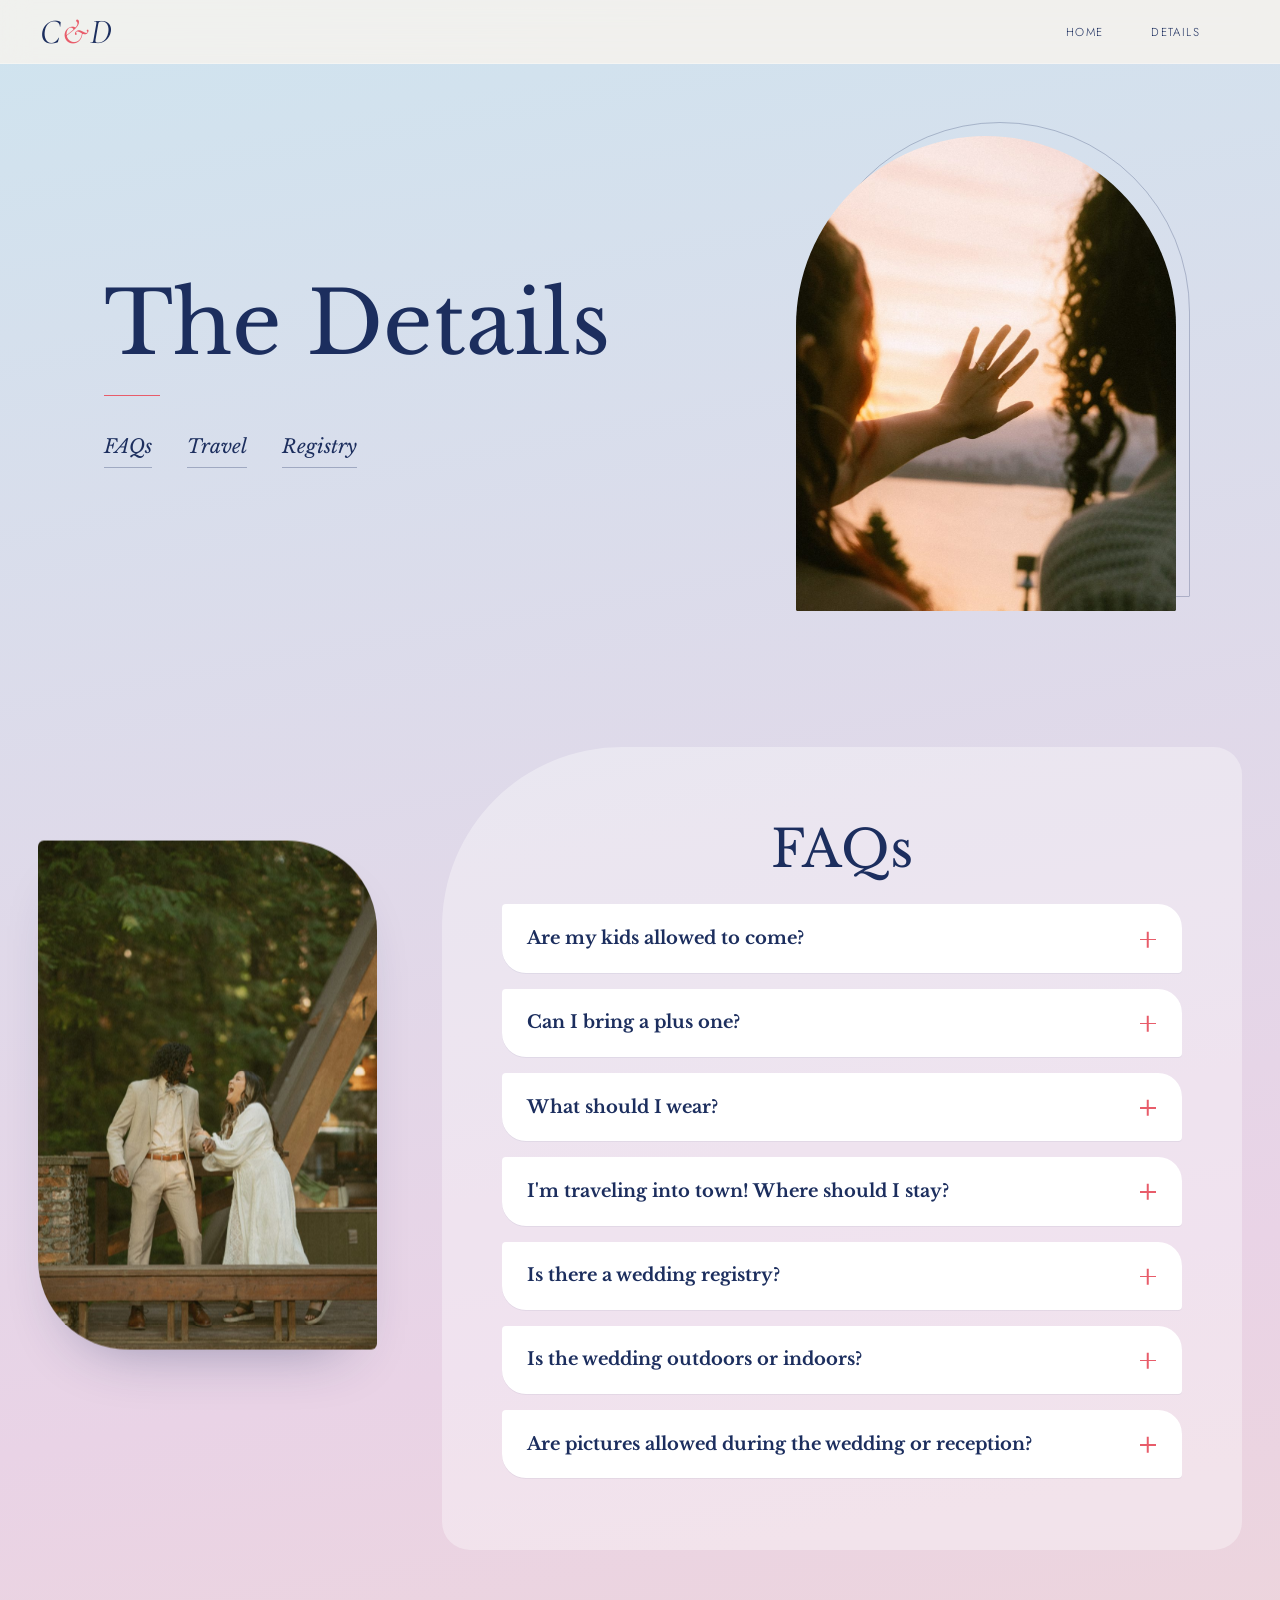
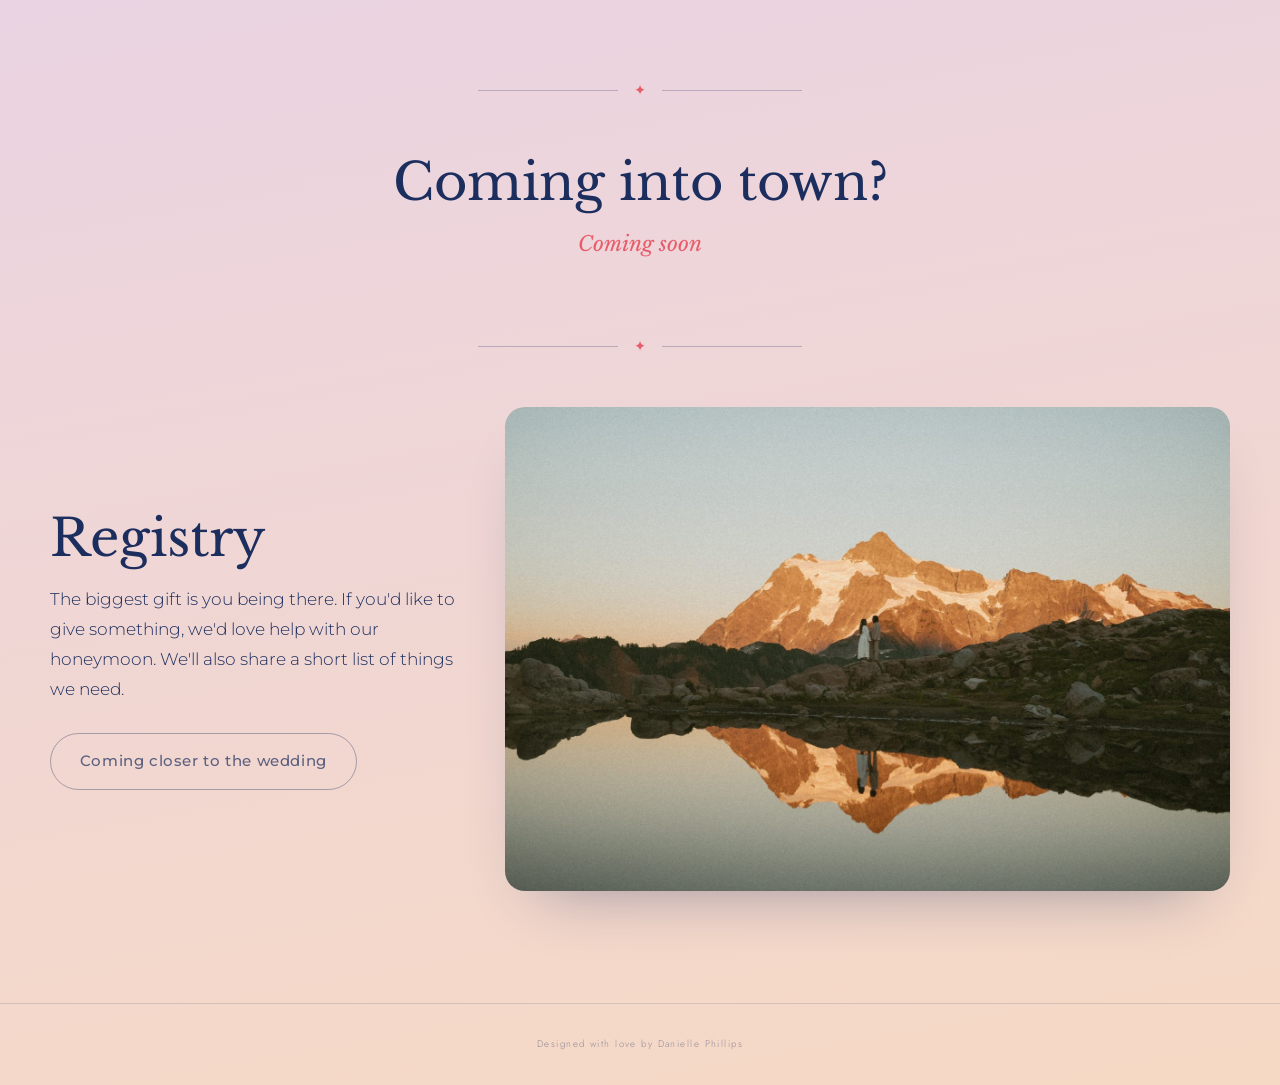
==== commit 696510b7: "Details page: version the CSS/JS links so browsers fetch fresh copies after updates Co-Authored-By: " ====
--- a/details.html
+++ b/details.html
@@ -9,7 +9,7 @@
   <link rel="preconnect" href="https://fonts.gstatic.com" crossorigin>
   <link href="https://fonts.googleapis.com/css2?family=Cormorant+Garamond:ital,wght@0,300;0,400;0,500;1,300;1,400;1,500&family=Cormorant+Infant:ital,wght@0,300;1,300;1,400&family=Jost:wght@200;300;400&display=swap" rel="stylesheet">
   <link href="https://fonts.googleapis.com/css2?family=Libre+Baskerville:ital,wght@0,400;0,700;1,400&family=Montserrat:wght@300;400;500&display=swap" rel="stylesheet">
-  <link rel="stylesheet" href="style.css" />
+  <link rel="stylesheet" href="style.css?v=20261010b" />
 </head>
 <body>
 
@@ -123,6 +123,6 @@
   </div><!-- end .gradient-river -->
 
   <script src="script.js"></script>
-  <script src="details.js"></script>
+  <script src="details.js?v=20261010b"></script>
 </body>
 </html>
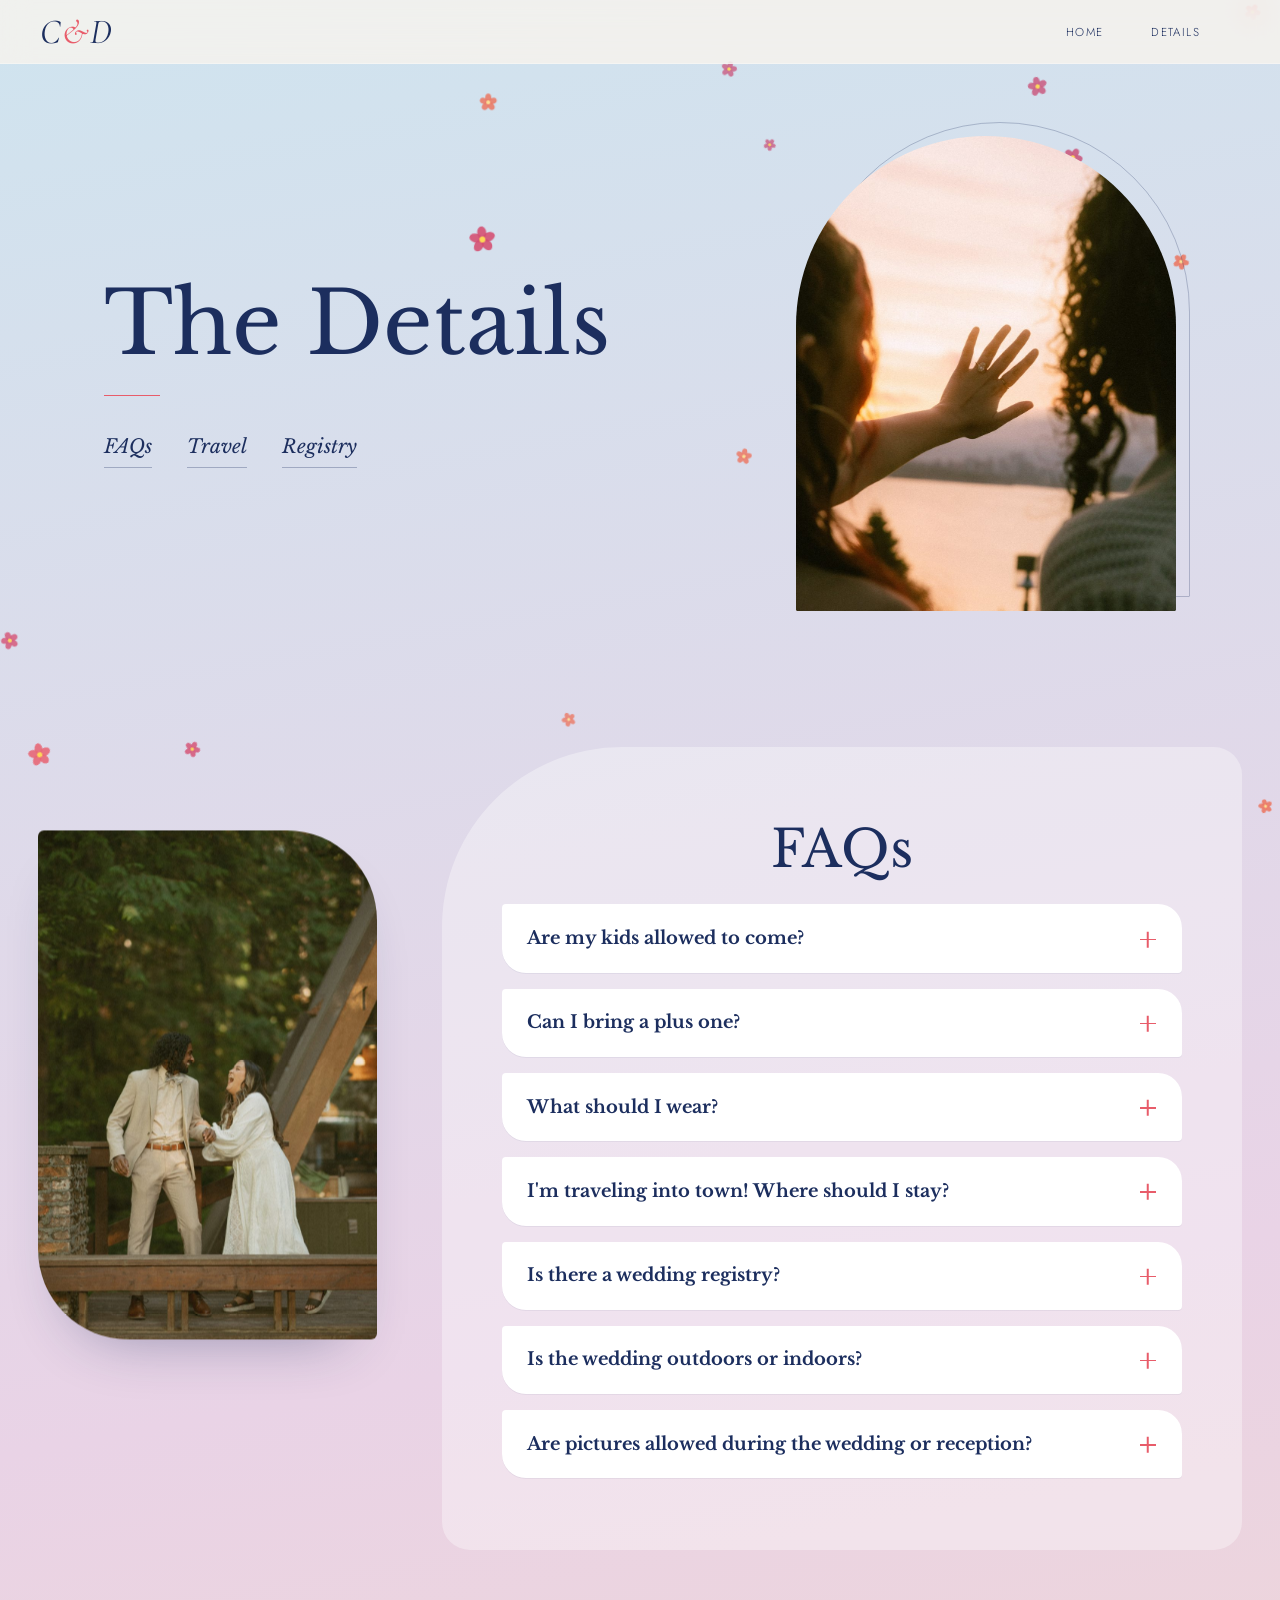
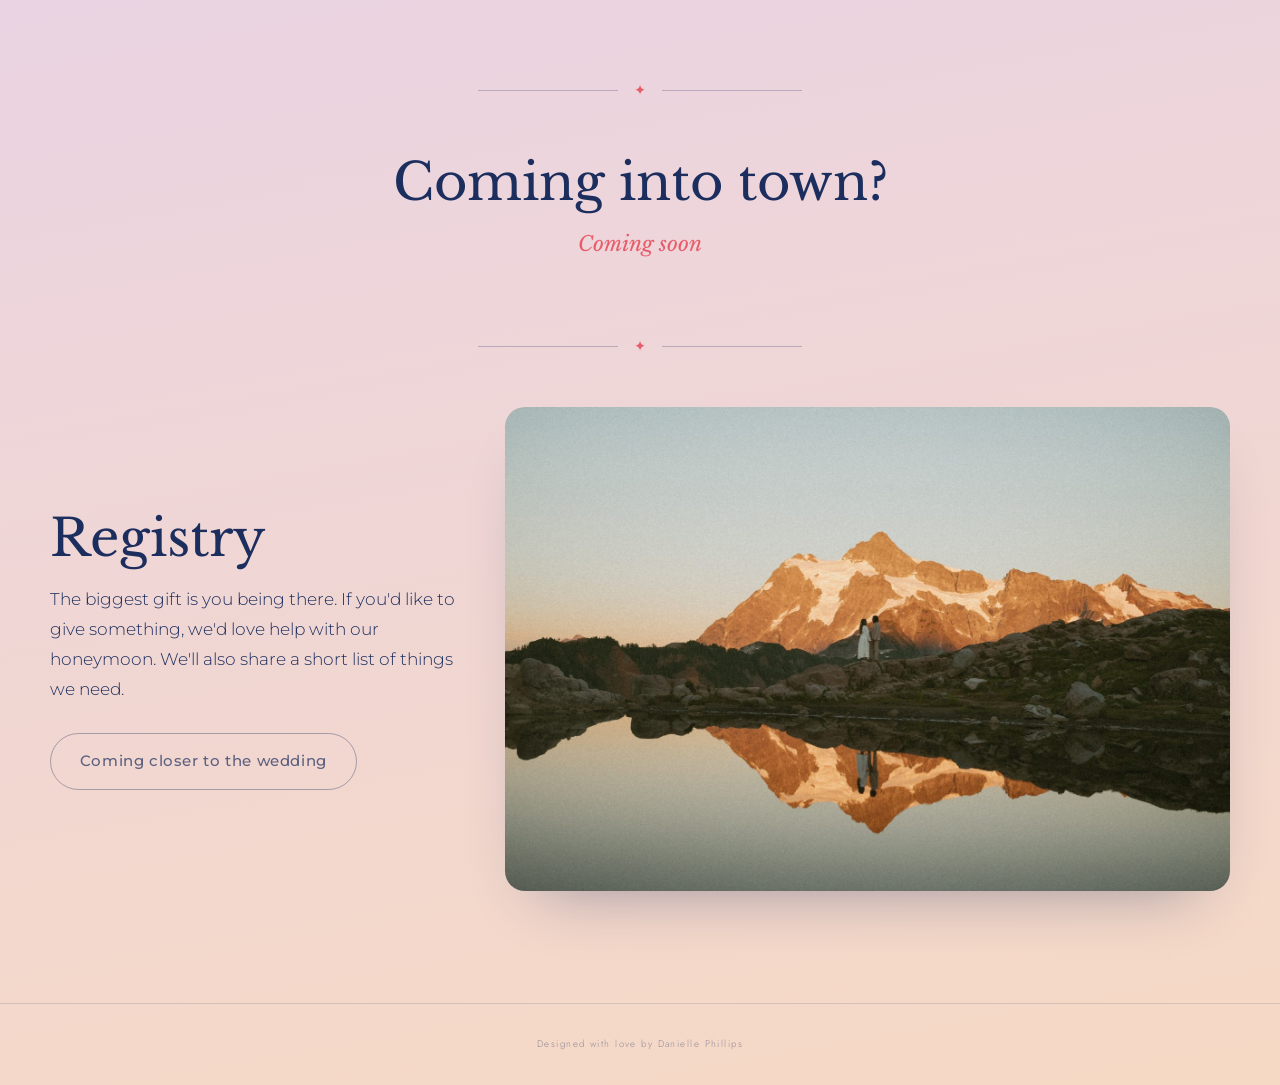
==== commit c3eab62e: "Details page: flower rain starts on-screen with a quick fade-in instead of falling in from above Co-" ====
--- a/details.html
+++ b/details.html
@@ -9,7 +9,7 @@
   <link rel="preconnect" href="https://fonts.gstatic.com" crossorigin>
   <link href="https://fonts.googleapis.com/css2?family=Cormorant+Garamond:ital,wght@0,300;0,400;0,500;1,300;1,400;1,500&family=Cormorant+Infant:ital,wght@0,300;1,300;1,400&family=Jost:wght@200;300;400&display=swap" rel="stylesheet">
   <link href="https://fonts.googleapis.com/css2?family=Libre+Baskerville:ital,wght@0,400;0,700;1,400&family=Montserrat:wght@300;400;500&display=swap" rel="stylesheet">
-  <link rel="stylesheet" href="style.css?v=20261010b" />
+  <link rel="stylesheet" href="style.css?v=20261010c" />
 </head>
 <body>
 
@@ -123,6 +123,6 @@
   </div><!-- end .gradient-river -->
 
   <script src="script.js"></script>
-  <script src="details.js?v=20261010b"></script>
+  <script src="details.js?v=20261010c"></script>
 </body>
 </html>
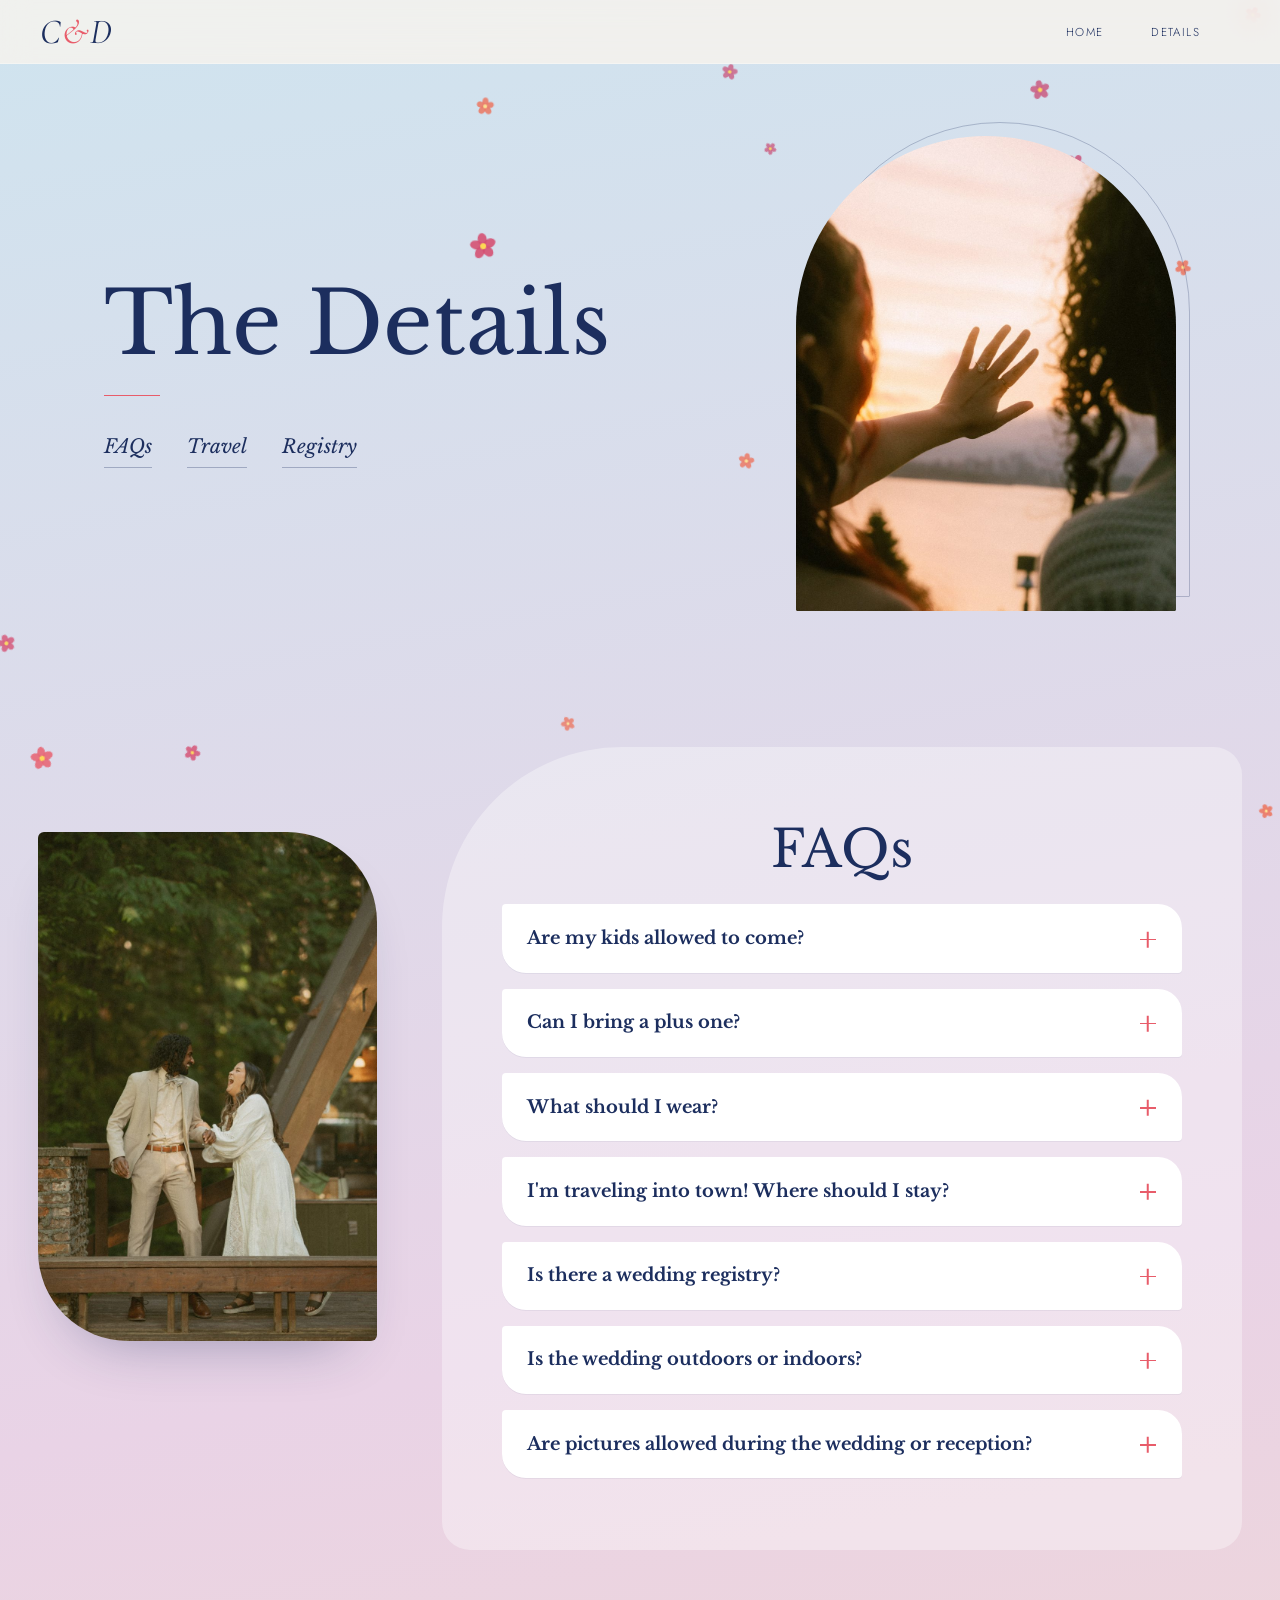
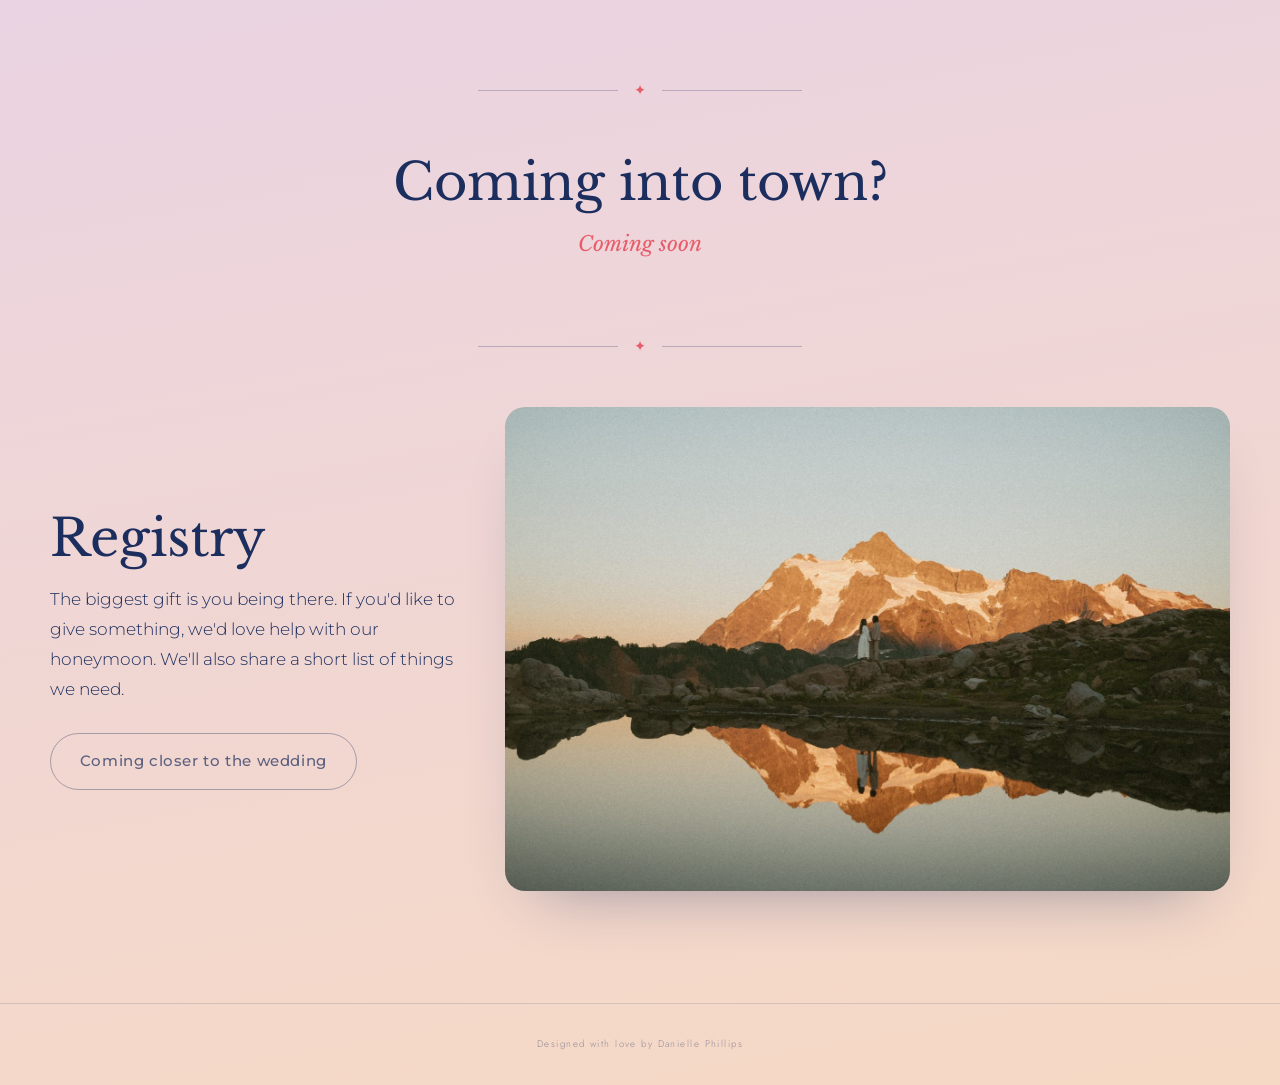
==== commit 1b118582: "Details page: flower rain fades in faster (0.3s) Co-Authored-By: Claude Opus 5.5 <noreply@anthropic." ====
--- a/details.html
+++ b/details.html
@@ -9,7 +9,7 @@
   <link rel="preconnect" href="https://fonts.gstatic.com" crossorigin>
   <link href="https://fonts.googleapis.com/css2?family=Cormorant+Garamond:ital,wght@0,300;0,400;0,500;1,300;1,400;1,500&family=Cormorant+Infant:ital,wght@0,300;1,300;1,400&family=Jost:wght@200;300;400&display=swap" rel="stylesheet">
   <link href="https://fonts.googleapis.com/css2?family=Libre+Baskerville:ital,wght@0,400;0,700;1,400&family=Montserrat:wght@300;400;500&display=swap" rel="stylesheet">
-  <link rel="stylesheet" href="style.css?v=20261010c" />
+  <link rel="stylesheet" href="style.css?v=20261010d" />
 </head>
 <body>
 
@@ -123,6 +123,6 @@
   </div><!-- end .gradient-river -->
 
   <script src="script.js"></script>
-  <script src="details.js?v=20261010c"></script>
+  <script src="details.js?v=20261010d"></script>
 </body>
 </html>
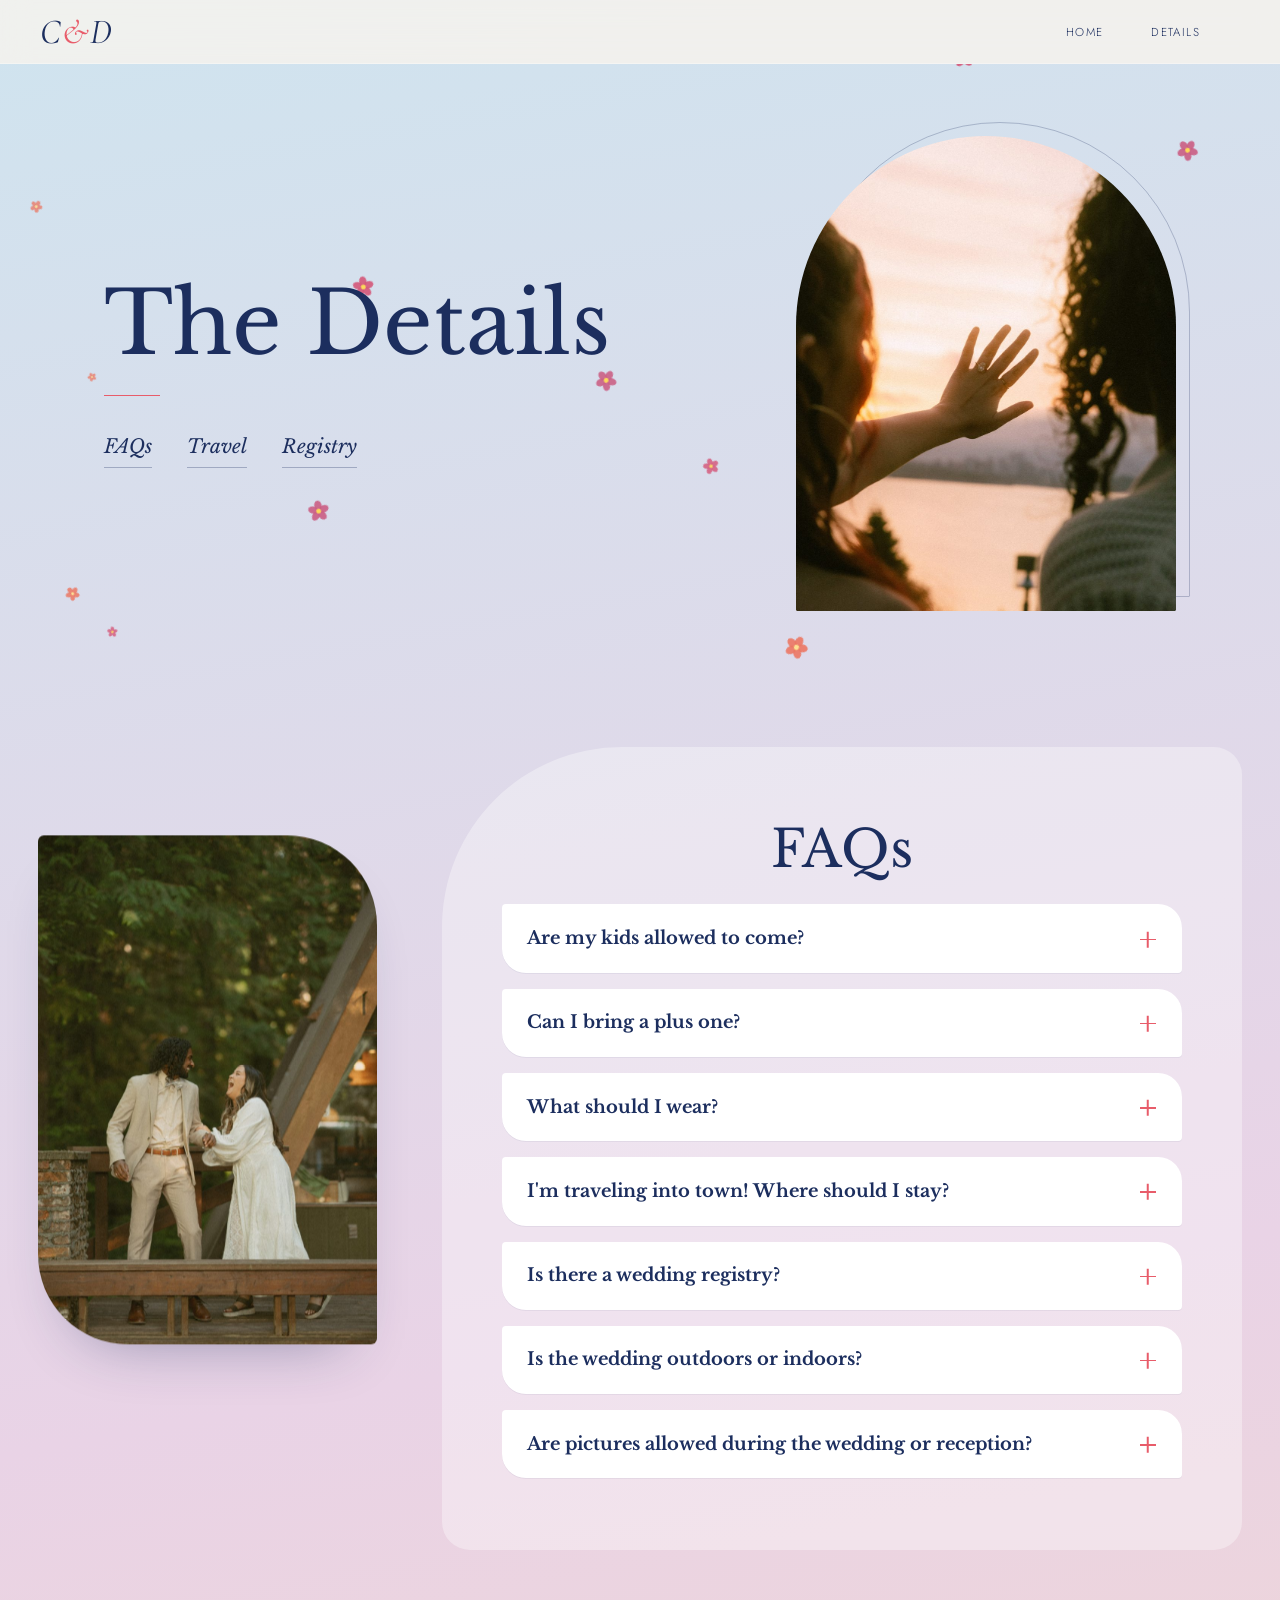
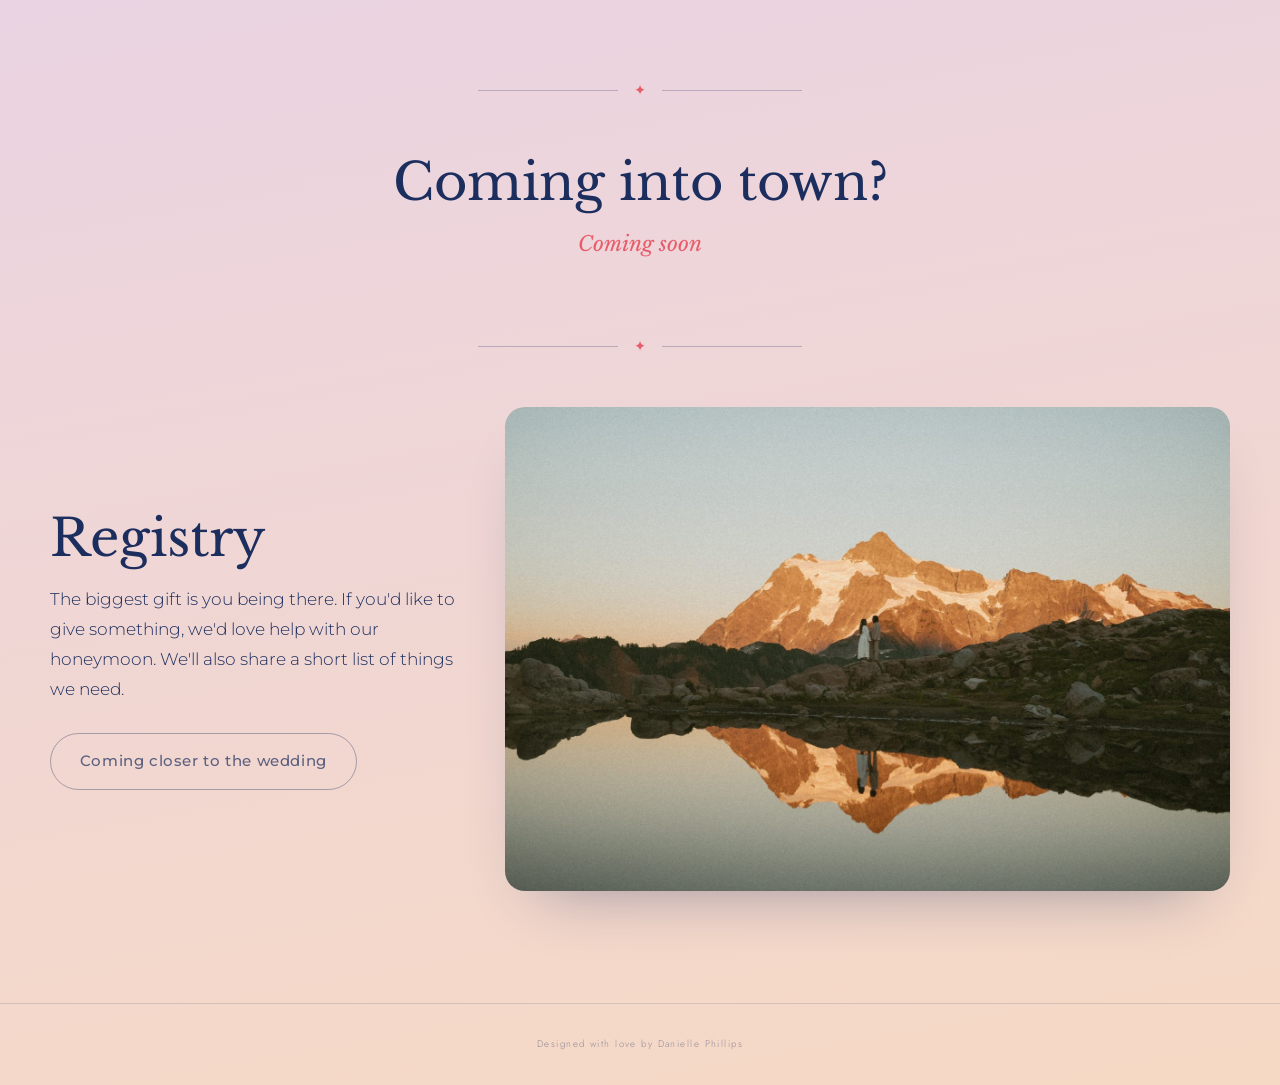
==== commit 89eec12c: "Details page: flower rain showers out from under the nav line on load, then streams steadily Co-Auth" ====
--- a/details.html
+++ b/details.html
@@ -9,7 +9,7 @@
   <link rel="preconnect" href="https://fonts.gstatic.com" crossorigin>
   <link href="https://fonts.googleapis.com/css2?family=Cormorant+Garamond:ital,wght@0,300;0,400;0,500;1,300;1,400;1,500&family=Cormorant+Infant:ital,wght@0,300;1,300;1,400&family=Jost:wght@200;300;400&display=swap" rel="stylesheet">
   <link href="https://fonts.googleapis.com/css2?family=Libre+Baskerville:ital,wght@0,400;0,700;1,400&family=Montserrat:wght@300;400;500&display=swap" rel="stylesheet">
-  <link rel="stylesheet" href="style.css?v=20261010d" />
+  <link rel="stylesheet" href="style.css?v=20261010e" />
 </head>
 <body>
 
@@ -123,6 +123,6 @@
   </div><!-- end .gradient-river -->
 
   <script src="script.js"></script>
-  <script src="details.js?v=20261010d"></script>
+  <script src="details.js?v=20261010e"></script>
 </body>
 </html>
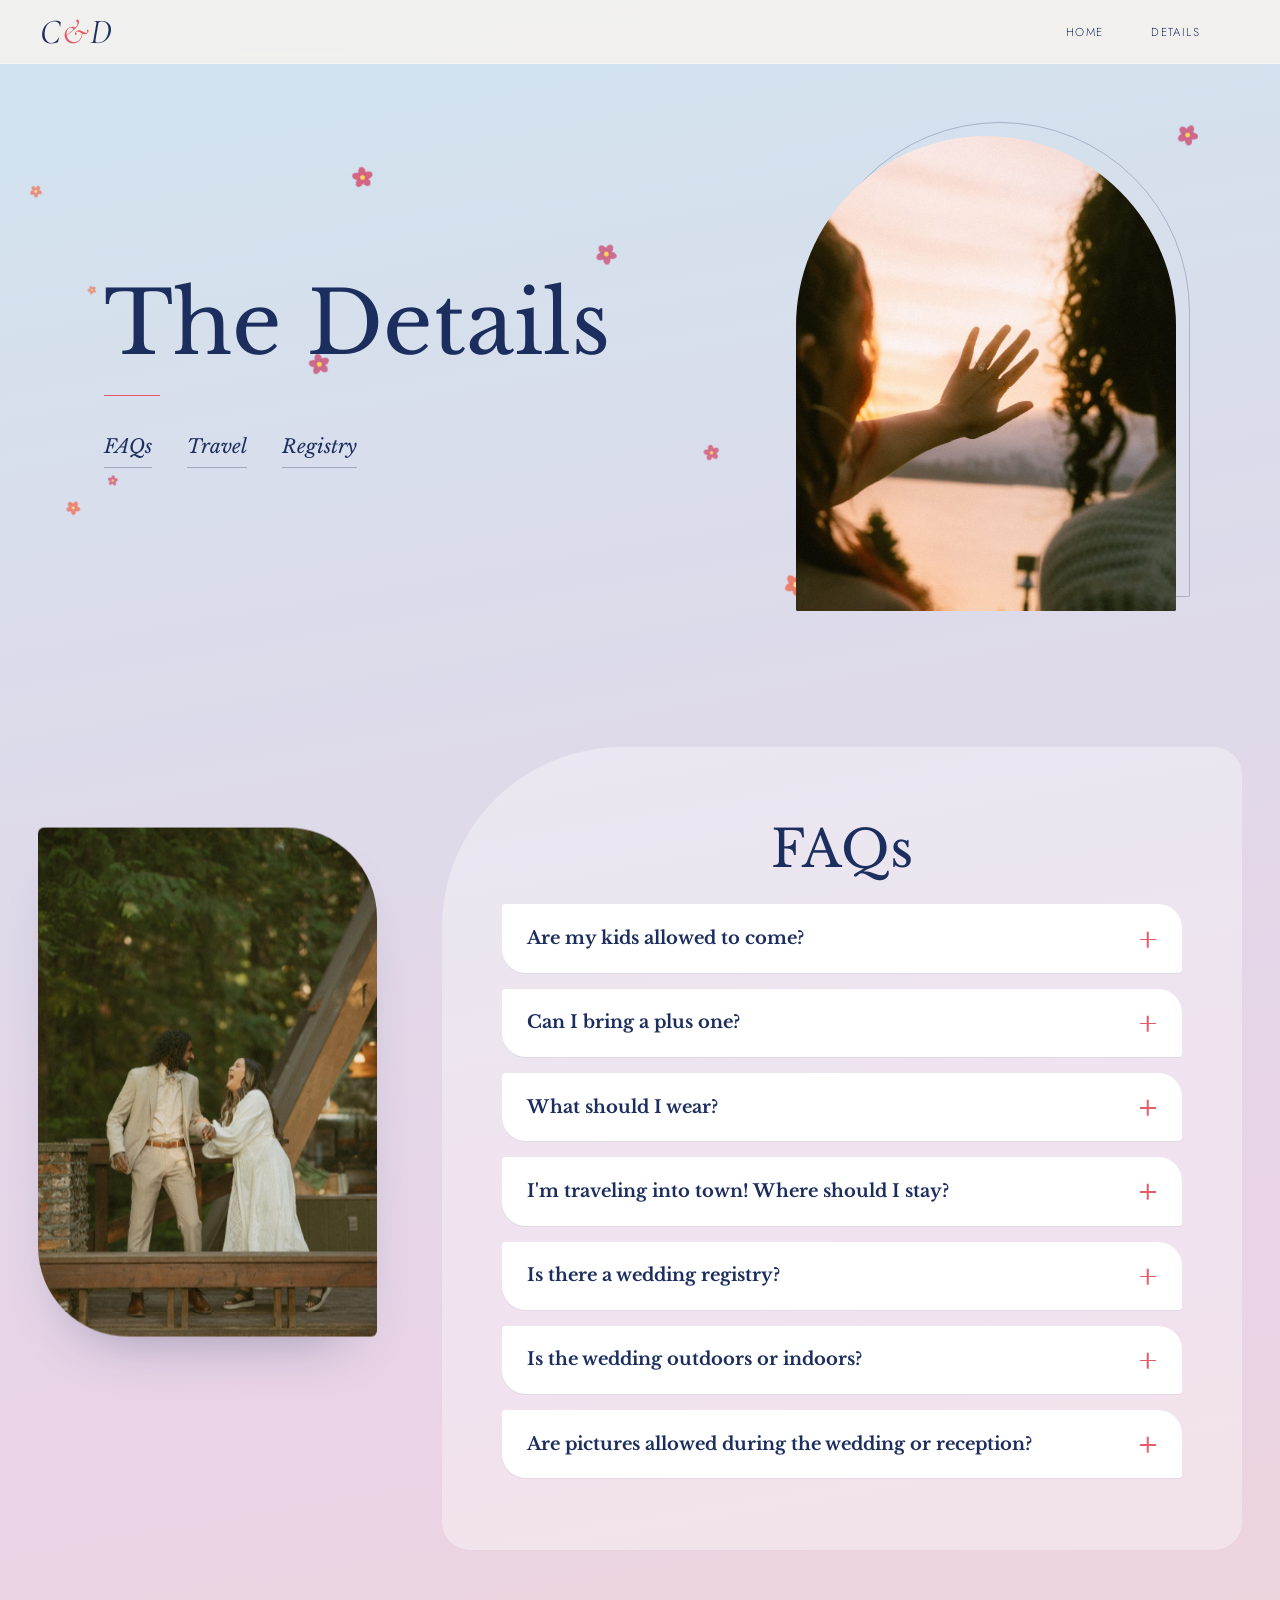
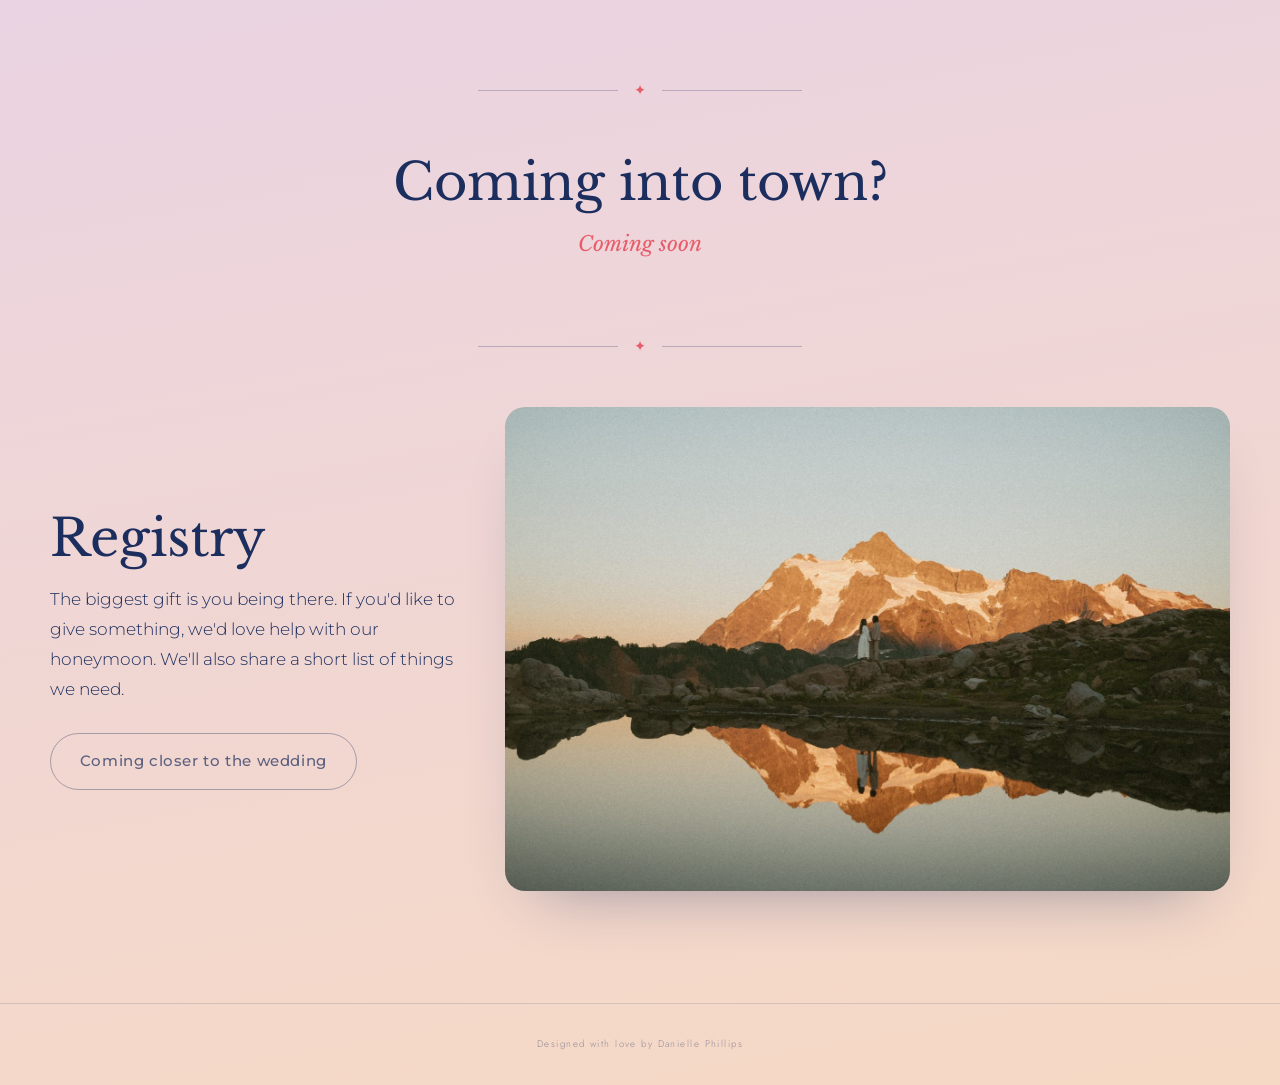
==== commit 1d5ffccd: "Details page: flower rain ignores phone address-bar height changes, so scrolling on mobile stays smo" ====
--- a/details.html
+++ b/details.html
@@ -9,7 +9,7 @@
   <link rel="preconnect" href="https://fonts.gstatic.com" crossorigin>
   <link href="https://fonts.googleapis.com/css2?family=Cormorant+Garamond:ital,wght@0,300;0,400;0,500;1,300;1,400;1,500&family=Cormorant+Infant:ital,wght@0,300;1,300;1,400&family=Jost:wght@200;300;400&display=swap" rel="stylesheet">
   <link href="https://fonts.googleapis.com/css2?family=Libre+Baskerville:ital,wght@0,400;0,700;1,400&family=Montserrat:wght@300;400;500&display=swap" rel="stylesheet">
-  <link rel="stylesheet" href="style.css?v=20261010e" />
+  <link rel="stylesheet" href="style.css?v=20261010f" />
 </head>
 <body>
 
@@ -123,6 +123,6 @@
   </div><!-- end .gradient-river -->
 
   <script src="script.js"></script>
-  <script src="details.js?v=20261010e"></script>
+  <script src="details.js?v=20261010f"></script>
 </body>
 </html>
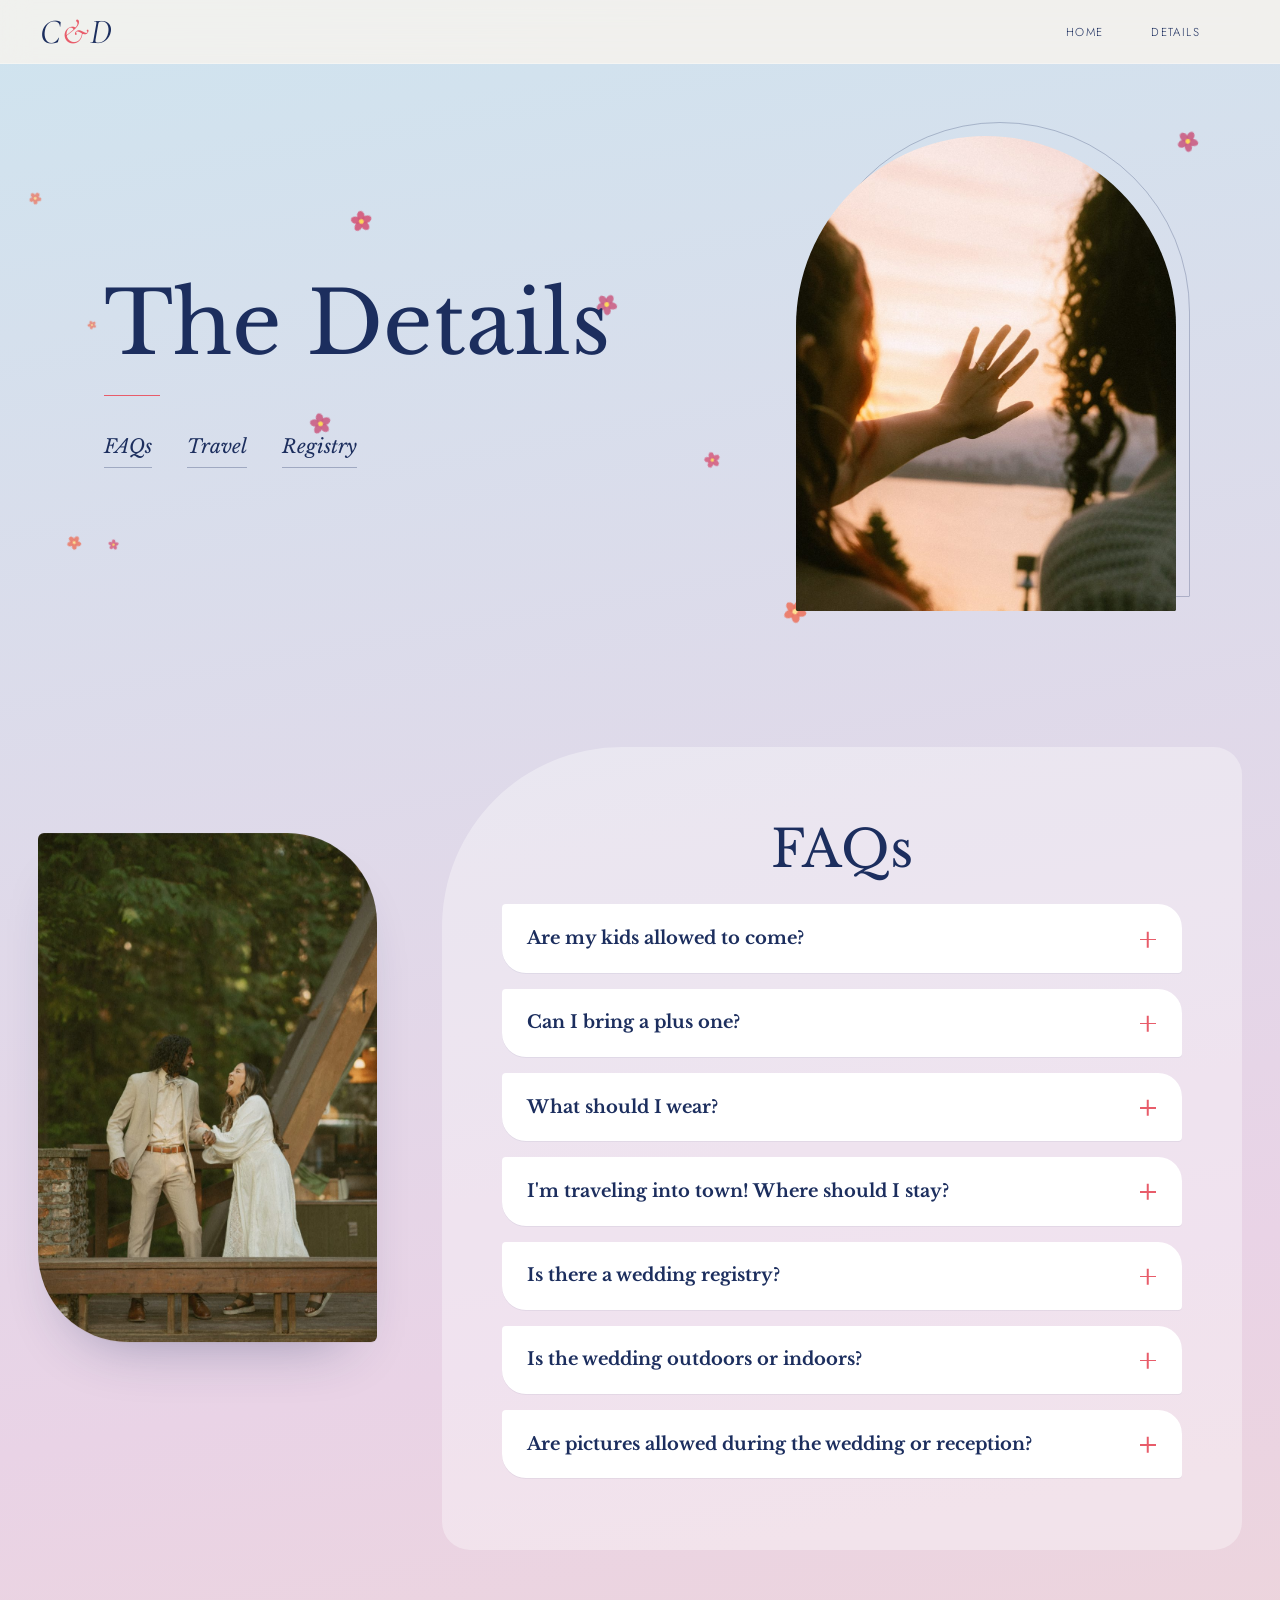
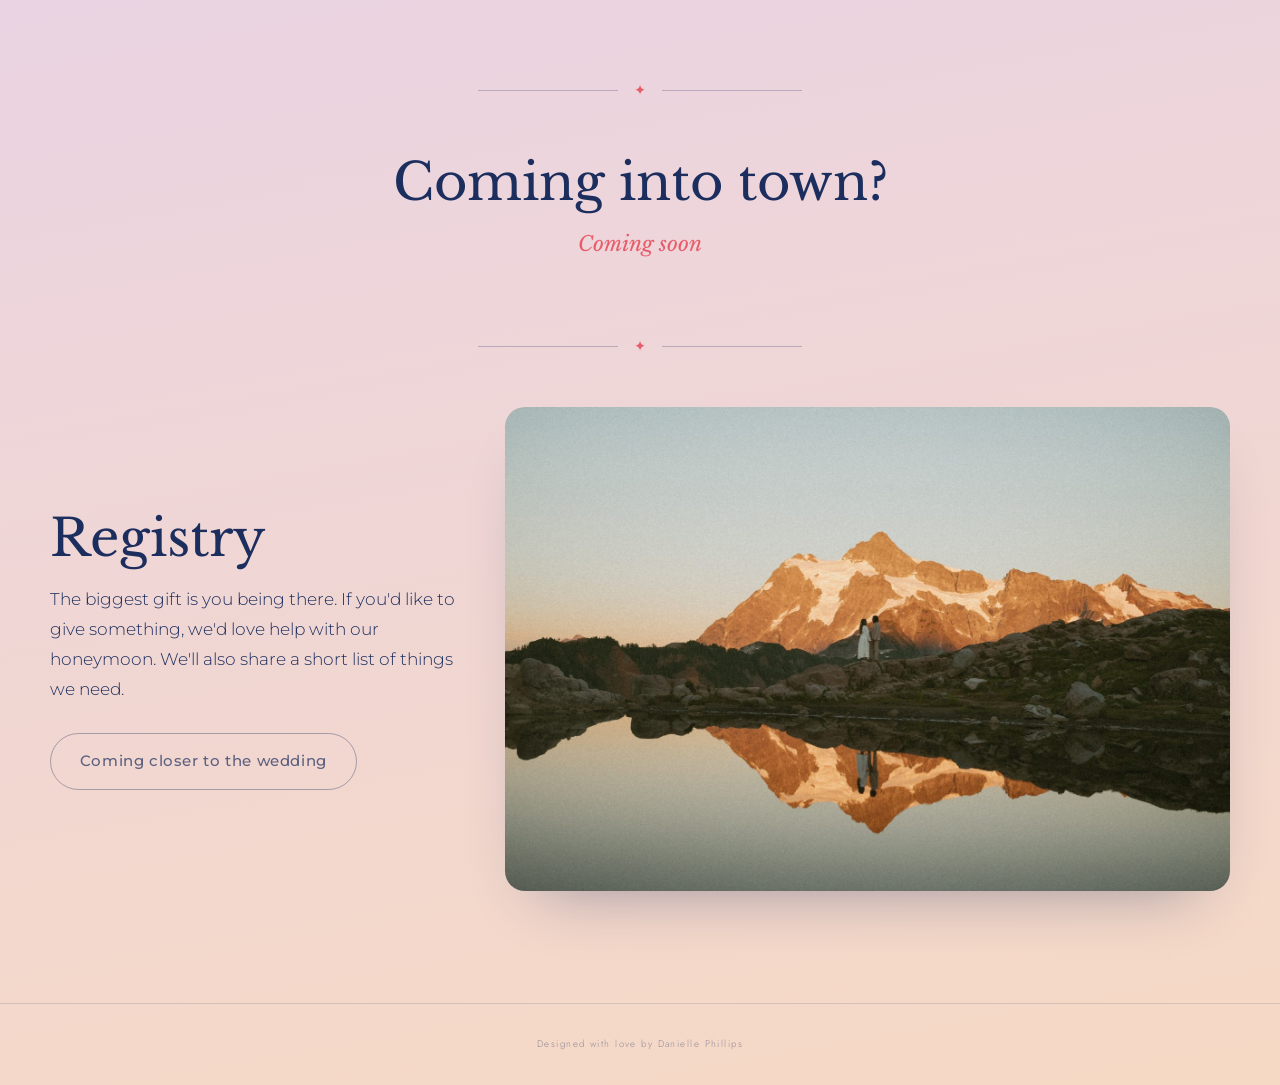
==== commit ede05692: "Details page: on phones the rain falls steadily from the nav line (no opening burst), a bit quicker " ====
--- a/details.html
+++ b/details.html
@@ -9,7 +9,7 @@
   <link rel="preconnect" href="https://fonts.gstatic.com" crossorigin>
   <link href="https://fonts.googleapis.com/css2?family=Cormorant+Garamond:ital,wght@0,300;0,400;0,500;1,300;1,400;1,500&family=Cormorant+Infant:ital,wght@0,300;1,300;1,400&family=Jost:wght@200;300;400&display=swap" rel="stylesheet">
   <link href="https://fonts.googleapis.com/css2?family=Libre+Baskerville:ital,wght@0,400;0,700;1,400&family=Montserrat:wght@300;400;500&display=swap" rel="stylesheet">
-  <link rel="stylesheet" href="style.css?v=20261010f" />
+  <link rel="stylesheet" href="style.css?v=20261010h" />
 </head>
 <body>
 
@@ -123,6 +123,6 @@
   </div><!-- end .gradient-river -->
 
   <script src="script.js"></script>
-  <script src="details.js?v=20261010f"></script>
+  <script src="details.js?v=20261010h"></script>
 </body>
 </html>
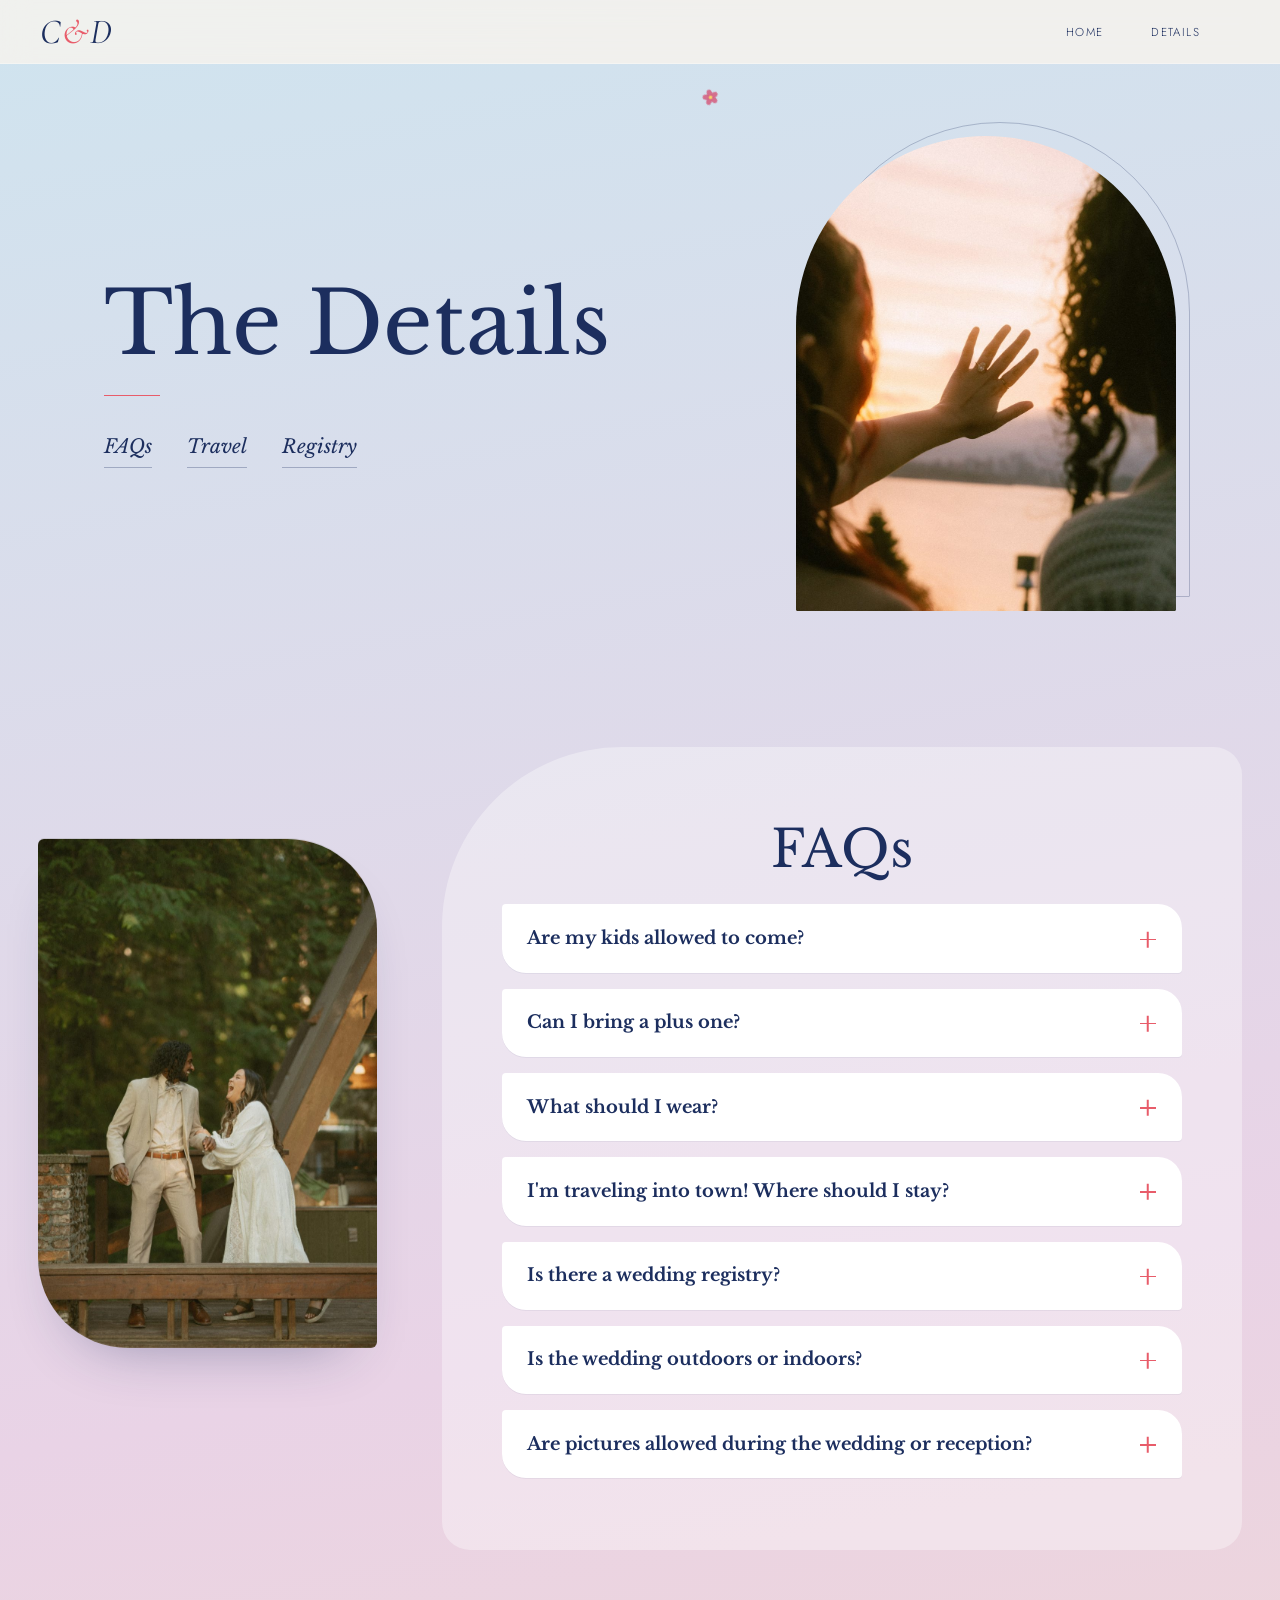
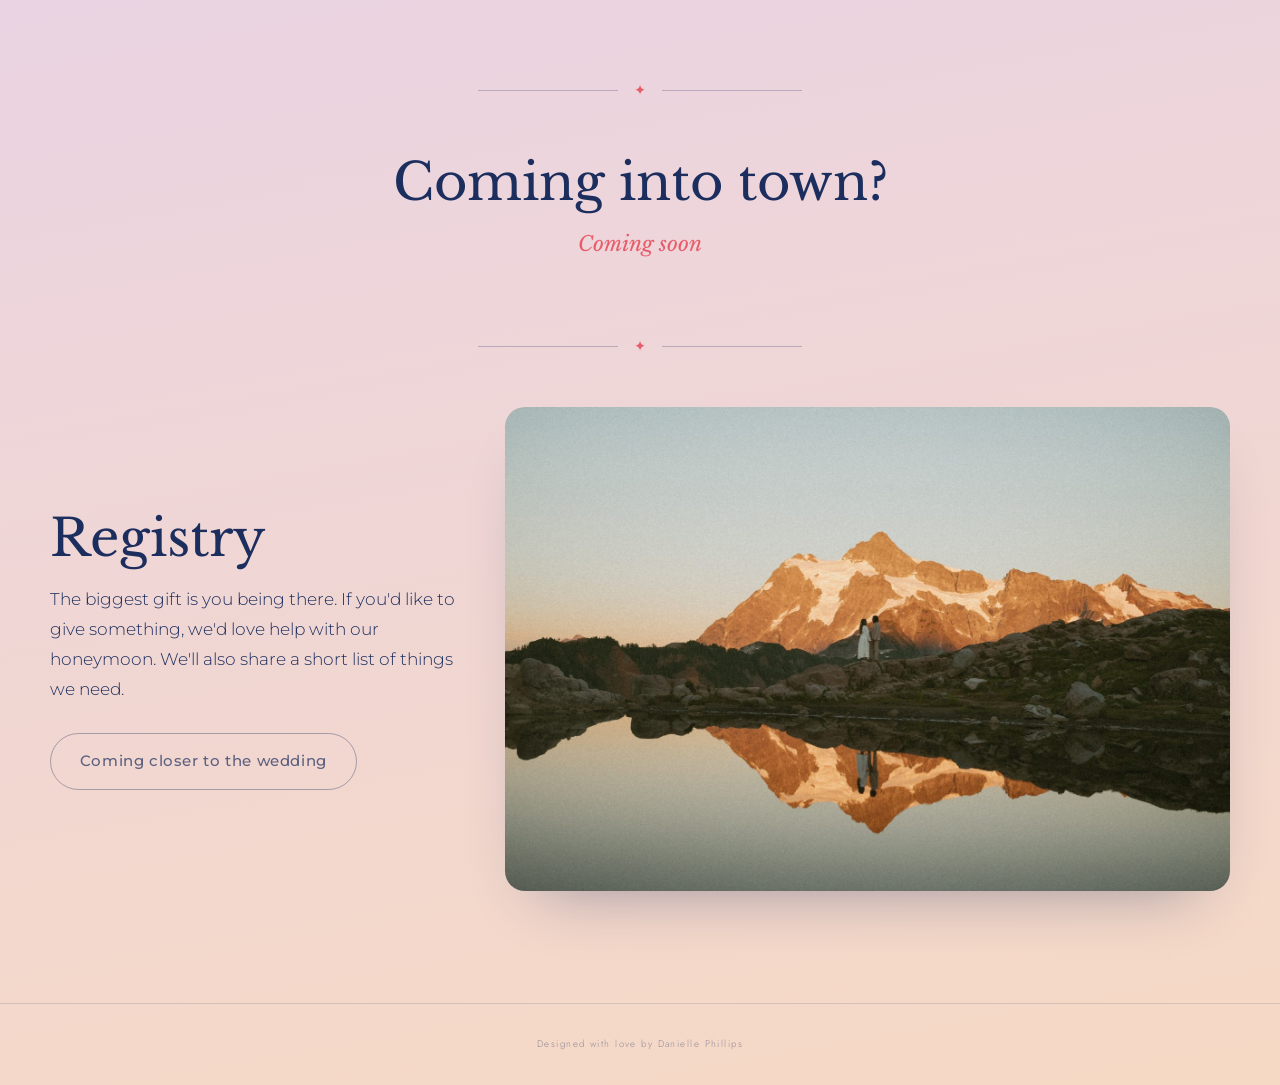
==== commit b6e8f221: "Details page: remove the opening burst everywhere; all flowers fall steadily from the nav line Co-Au" ====
--- a/details.html
+++ b/details.html
@@ -9,7 +9,7 @@
   <link rel="preconnect" href="https://fonts.gstatic.com" crossorigin>
   <link href="https://fonts.googleapis.com/css2?family=Cormorant+Garamond:ital,wght@0,300;0,400;0,500;1,300;1,400;1,500&family=Cormorant+Infant:ital,wght@0,300;1,300;1,400&family=Jost:wght@200;300;400&display=swap" rel="stylesheet">
   <link href="https://fonts.googleapis.com/css2?family=Libre+Baskerville:ital,wght@0,400;0,700;1,400&family=Montserrat:wght@300;400;500&display=swap" rel="stylesheet">
-  <link rel="stylesheet" href="style.css?v=20261010h" />
+  <link rel="stylesheet" href="style.css?v=20261010i" />
 </head>
 <body>
 
@@ -123,6 +123,6 @@
   </div><!-- end .gradient-river -->
 
   <script src="script.js"></script>
-  <script src="details.js?v=20261010h"></script>
+  <script src="details.js?v=20261010i"></script>
 </body>
 </html>
